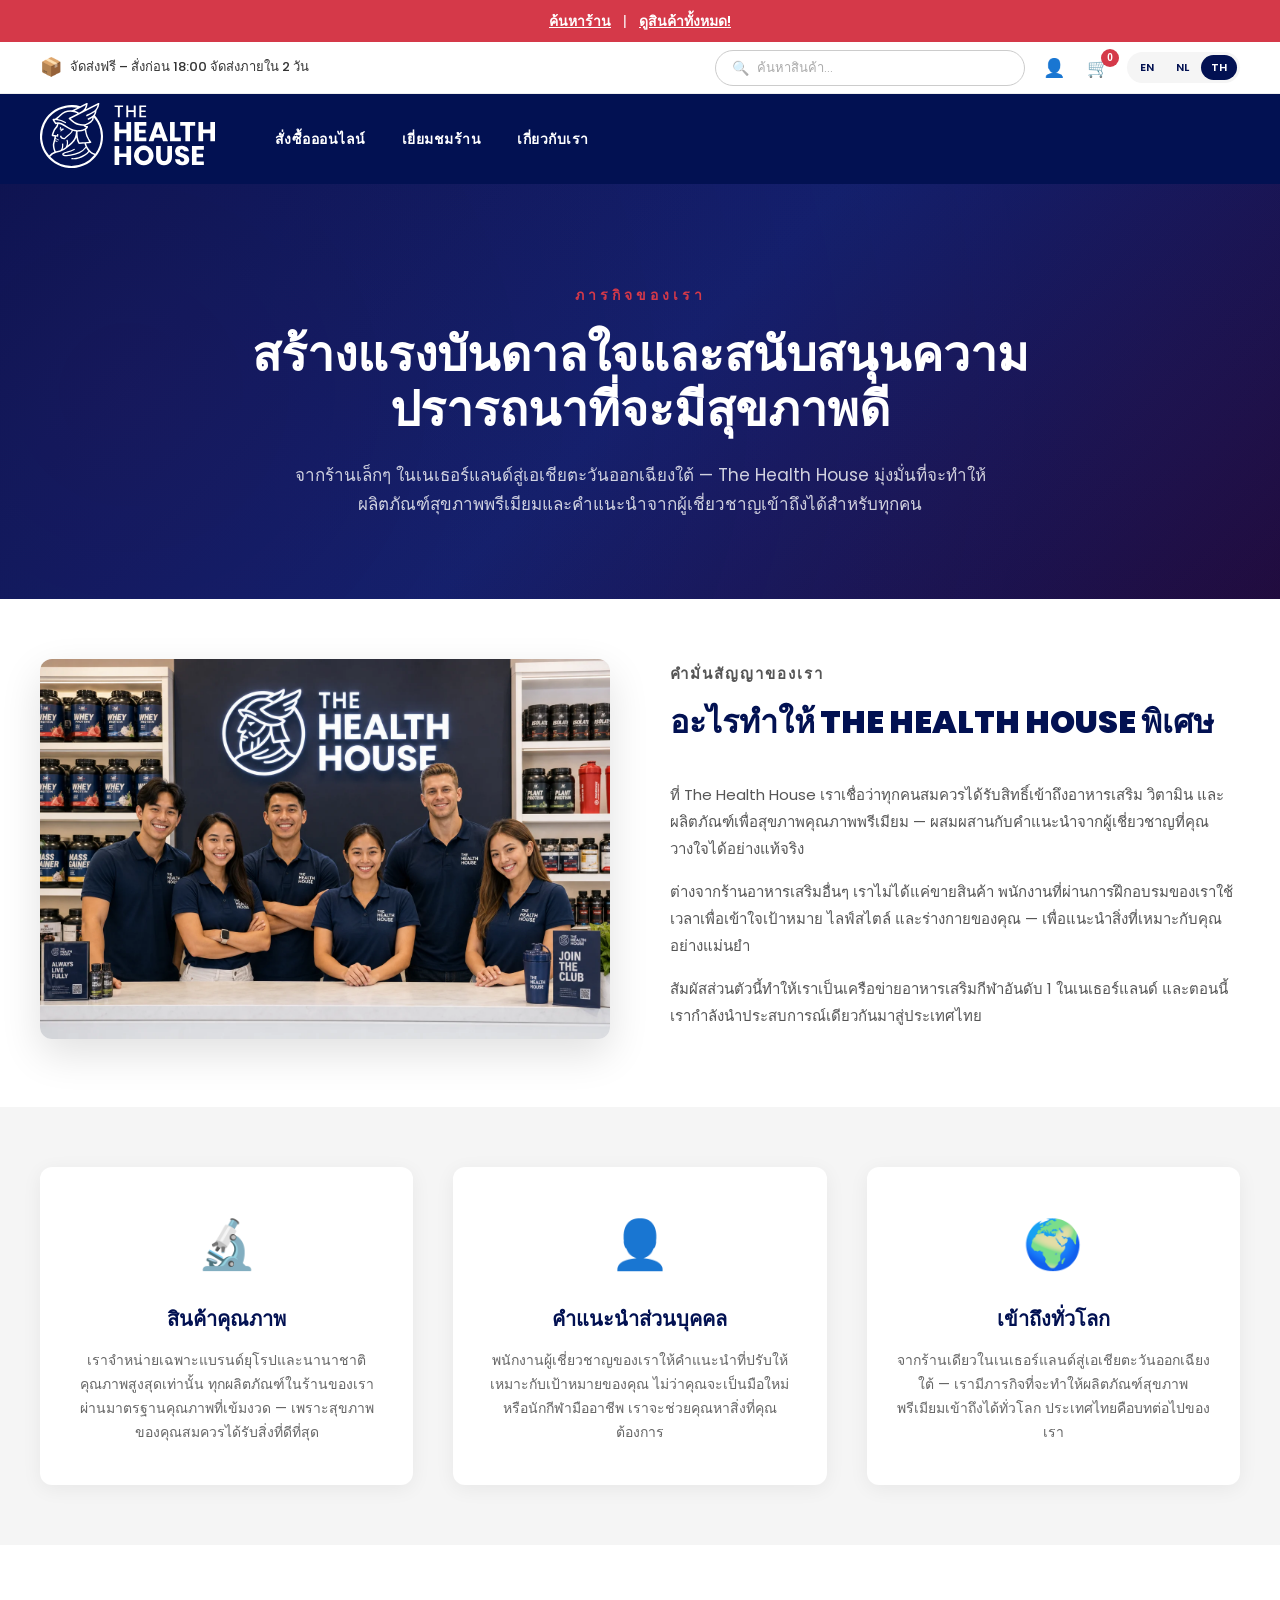
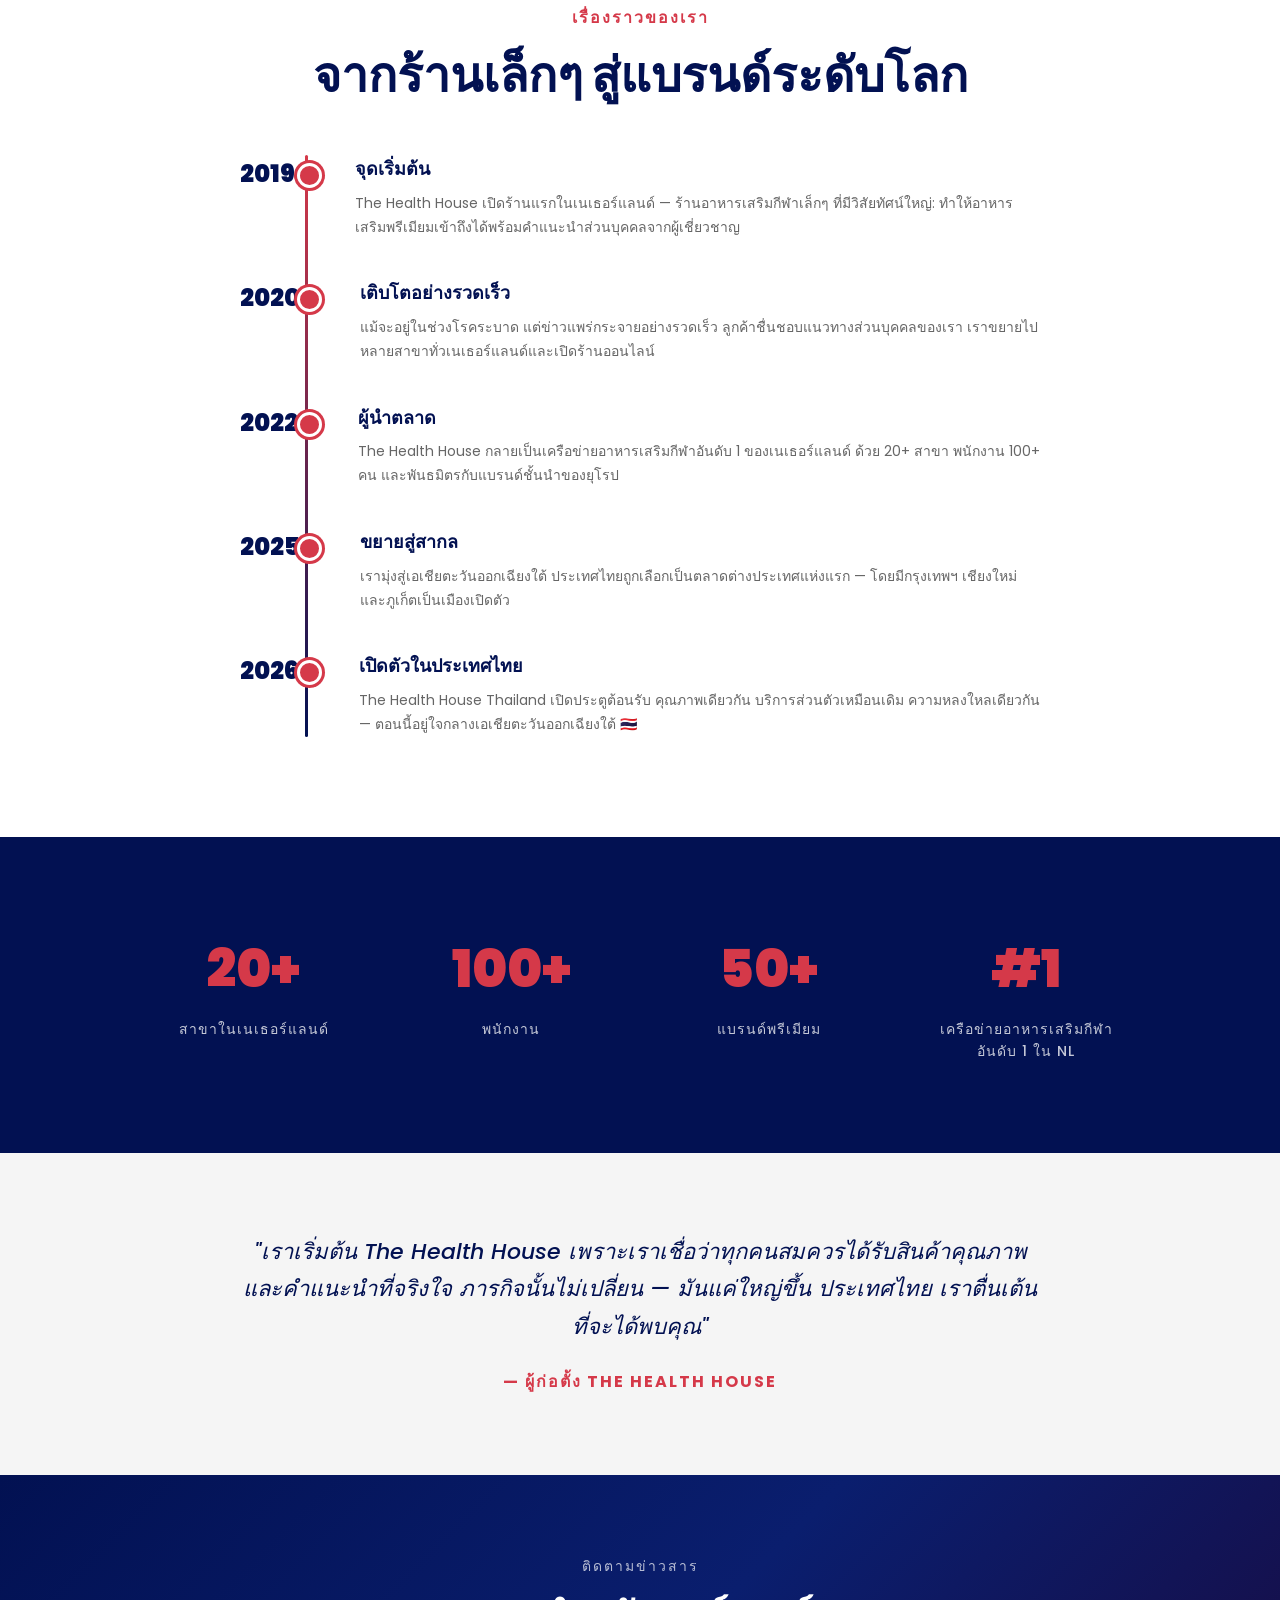
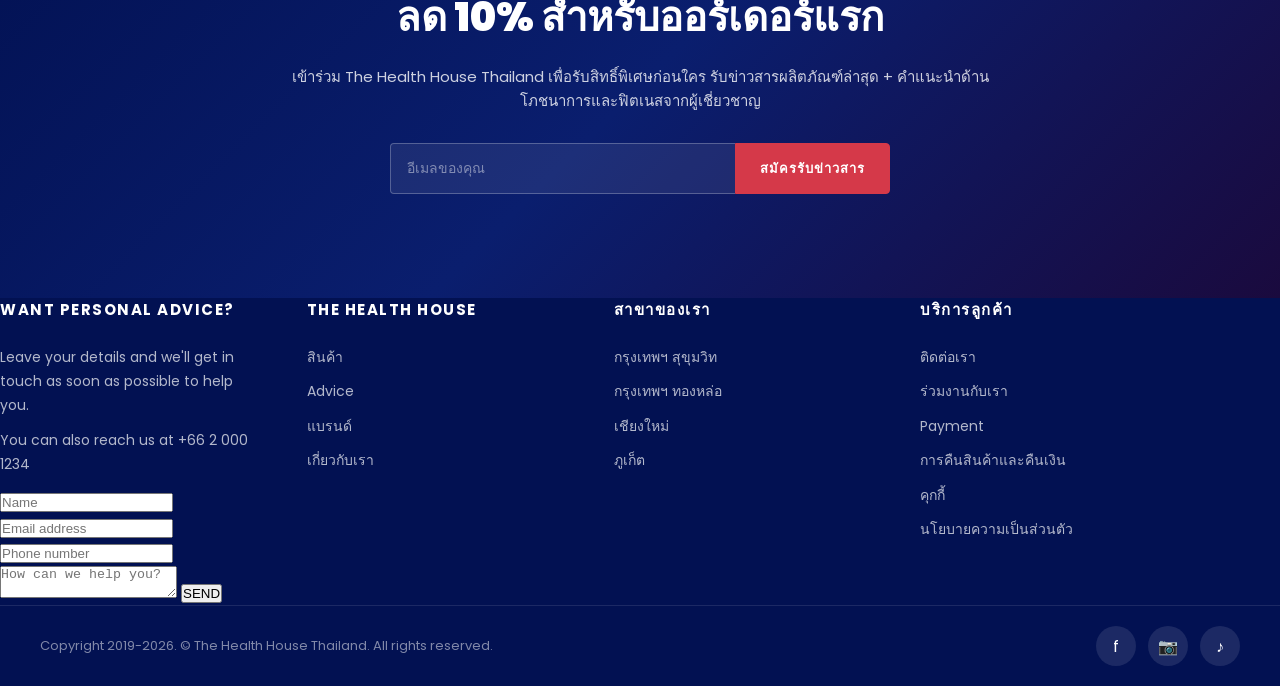
==== about.html @ bcbe236f "Initial commit: THH Thailand whitelabel site - index.html (homepage with hero, GNC-style footer) - a" ====
<!DOCTYPE html>
<html lang="en">
<head>
  <meta charset="UTF-8">
  <meta name="viewport" content="width=device-width, initial-scale=1.0">
  <title>About Us — The Health House Thailand</title>
  <link rel="stylesheet" href="styles.css">
</head>
<body>

  <!-- ===== LAYER 1: ANNOUNCEMENT BAR (RED) ===== -->
  <div class="announcement-bar">
    <a href="#locations" data-i18n="annLink1">FIND A STORE</a>
    <span class="divider">|</span>
    <a href="products.html" data-i18n="annLink2">VIEW OUR PRODUCTS!</a>
  </div>

  <!-- ===== LAYER 2: INFO BAR (WHITE) ===== -->
  <div class="info-bar">
    <div class="info-bar-inner">
      <div class="info-bar-left">
        <span class="icon">📦</span>
        <span data-i18n="shippingInfo">Free shipping – Order before 18:00, delivered within 2 days</span>
      </div>
      <div class="info-bar-right">
        <div class="search-box">
          <span class="search-icon">🔍</span>
          <input type="text" data-i18n-placeholder="searchPlaceholder" placeholder="Search products...">
        </div>
        <button class="icon-btn">👤</button>
        <button class="icon-btn cart-btn">🛒<span class="cart-badge">0</span></button>
        <div class="lang-switcher">
          <button onclick="setLang('en')" id="btn-en">EN</button>
          <button onclick="setLang('nl')" id="btn-nl">NL</button>
          <button onclick="setLang('th')" class="active" id="btn-th">TH</button>
        </div>
      </div>
    </div>
  </div>

  <!-- ===== LAYER 3: MAIN NAV (NAVY) ===== -->
  <header class="site-header">
    <div class="header-inner">
      <a href="index.html" class="header-logo">
        <img src="assets/tth-logo.svg" alt="The Health House">
      </a>
      <nav class="header-nav">
        <a href="products.html" data-i18n="navProducts">PRODUCTS</a>
        <a href="index.html#locations" data-i18n="navLocations">VISIT A STORE</a>
        <a href="about.html" data-i18n="navAbout">ABOUT US</a>
      </nav>
    </div>
  </header>

  <!-- ===== ABOUT HERO ===== -->
  <section class="about-hero">
    <div class="about-hero-inner">
      <p class="about-hero-sub" data-i18n="aboutHeroSub">OUR MISSION</p>
      <h1 data-i18n="aboutHeroTitle">MOTIVATE & SUPPORT YOUR DESIRE TO LIVE WELL</h1>
      <p class="about-hero-desc" data-i18n="aboutHeroDesc">From a small store in the Netherlands to Southeast Asia — The Health House is dedicated to making premium health products and expert advice accessible to everyone.</p>
    </div>
  </section>

  <!-- ===== OUR PROMISE SECTION ===== -->
  <section class="about-promise section">
    <div class="section-inner">
      <div class="about-promise-grid">
        <div class="about-promise-image">
          <img src="assets/about-team.webp" alt="The Health House Team">
        </div>
        <div class="about-promise-content">
          <p class="section-subtitle" data-i18n="aboutPromiseSub">Our Promise</p>
          <h2 class="section-title about-promise-title" data-i18n="aboutPromiseTitle">WHAT MAKES THE HEALTH HOUSE SPECIAL</h2>
          <p data-i18n="aboutPromiseP1">At The Health House, we believe that everyone deserves access to premium quality supplements, vitamins, and healthy products — combined with expert advice you can truly trust.</p>
          <p data-i18n="aboutPromiseP2">Unlike other supplement stores, we don't just sell products. Our trained staff takes the time to understand your goals, your lifestyle, and your body — so we can recommend exactly what works for you.</p>
          <p data-i18n="aboutPromiseP3">That personal touch is what made us the #1 sports nutrition chain in the Netherlands. And now, we're bringing that same experience to Thailand.</p>
        </div>
      </div>
    </div>
  </section>

  <!-- ===== THREE PILLARS ===== -->
  <section class="about-pillars section">
    <div class="section-inner">
      <div class="pillars-grid">
        <div class="pillar-card">
          <div class="pillar-icon">🔬</div>
          <h3 data-i18n="pillarQualityTitle">Quality Products</h3>
          <p data-i18n="pillarQualityText">We carry only the highest-quality European and international brands. Every product in our store meets strict quality standards — because your health deserves nothing less.</p>
        </div>
        <div class="pillar-card">
          <div class="pillar-icon">👤</div>
          <h3 data-i18n="pillarAdviceTitle">Personal Advice</h3>
          <p data-i18n="pillarAdviceText">Our expert staff provides tailored recommendations based on your individual goals. Whether you're a beginner or a pro athlete, we'll help you find exactly what you need.</p>
        </div>
        <div class="pillar-card">
          <div class="pillar-icon">🌍</div>
          <h3 data-i18n="pillarGlobalTitle">Global Reach</h3>
          <p data-i18n="pillarGlobalText">From a single store in the Netherlands to Southeast Asia — we're on a mission to make premium health products accessible worldwide. Thailand is our next chapter.</p>
        </div>
      </div>
    </div>
  </section>

  <!-- ===== OUR STORY / TIMELINE ===== -->
  <section class="about-story section">
    <div class="section-inner">
      <p class="section-subtitle" data-i18n="aboutStorySub">Our Story</p>
      <h2 class="section-title" data-i18n="aboutStoryTitle">FROM A CORNER STORE TO A POWERHOUSE</h2>
      <div class="timeline">
        <div class="timeline-item">
          <div class="timeline-year">2019</div>
          <div class="timeline-content">
            <h4 data-i18n="timeline2019Title">The Beginning</h4>
            <p data-i18n="timeline2019Text">The Health House opens its first store in the Netherlands — a small sports nutrition shop with a big vision: make premium supplements accessible with personal, expert advice.</p>
          </div>
        </div>
        <div class="timeline-item">
          <div class="timeline-year">2020</div>
          <div class="timeline-content">
            <h4 data-i18n="timeline2020Title">Rapid Growth</h4>
            <p data-i18n="timeline2020Text">Despite the pandemic, word spreads fast. Customers love our personal approach. We expand to multiple locations across the Netherlands and launch our online store.</p>
          </div>
        </div>
        <div class="timeline-item">
          <div class="timeline-year">2022</div>
          <div class="timeline-content">
            <h4 data-i18n="timeline2022Title">Market Leader</h4>
            <p data-i18n="timeline2022Text">The Health House becomes the Netherlands' #1 sports nutrition chain with 20+ stores, 100+ employees, and partnerships with top European brands.</p>
          </div>
        </div>
        <div class="timeline-item">
          <div class="timeline-year">2025</div>
          <div class="timeline-content">
            <h4 data-i18n="timeline2025Title">International Expansion</h4>
            <p data-i18n="timeline2025Text">We set our sights on Southeast Asia. Thailand is chosen as our first international market — with Bangkok, Chiang Mai, and Phuket as launch cities.</p>
          </div>
        </div>
        <div class="timeline-item">
          <div class="timeline-year">2026</div>
          <div class="timeline-content">
            <h4 data-i18n="timeline2026Title">Thailand Launch</h4>
            <p data-i18n="timeline2026Text">The Health House Thailand opens its doors. The same quality, the same personal service, the same passion — now in the heart of Southeast Asia. 🇹🇭</p>
          </div>
        </div>
      </div>
    </div>
  </section>

  <!-- ===== STATS ROW ===== -->
  <section class="about-stats-section">
    <div class="about-stats-inner">
      <div class="stat-card-lg">
        <div class="stat-number">20+</div>
        <div class="stat-label" data-i18n="aboutStat1">Stores in the Netherlands</div>
      </div>
      <div class="stat-card-lg">
        <div class="stat-number">100+</div>
        <div class="stat-label" data-i18n="aboutStat2">Employees</div>
      </div>
      <div class="stat-card-lg">
        <div class="stat-number">50+</div>
        <div class="stat-label" data-i18n="aboutStat3">Premium Brands</div>
      </div>
      <div class="stat-card-lg">
        <div class="stat-number">#1</div>
        <div class="stat-label" data-i18n="aboutStat4">Sports Nutrition Chain in NL</div>
      </div>
    </div>
  </section>

  <!-- ===== LEADERSHIP QUOTE ===== -->
  <section class="about-quote section">
    <div class="section-inner">
      <blockquote class="leadership-quote">
        <p data-i18n="aboutQuoteText">"We started The Health House because we believed everyone deserves access to quality products and honest advice. That mission hasn't changed — it's just gotten bigger. Thailand, we're excited to meet you."</p>
        <cite data-i18n="aboutQuoteCite">— The Health House Founders</cite>
      </blockquote>
    </div>
  </section>

  <!-- ===== NEWSLETTER / 10% OFF SECTION ===== -->
  <section class="newsletter-section">
    <div class="newsletter-inner">
      <p class="sub" data-i18n="nlSub">Stay updated</p>
      <h2 data-i18n="nlTitle">10% OFF YOUR FIRST ORDER</h2>
      <p data-i18n="nlText">Join The Health House Thailand for exclusive access to our launches, the latest products + nutrition and fitness advice from our experts.</p>
      <form class="newsletter-form" onsubmit="event.preventDefault();">
        <input type="email" data-i18n-placeholder="nlPlaceholder" placeholder="Your e-mail address">
        <button type="submit" data-i18n="nlBtn">SUBSCRIBE</button>
      </form>
    </div>
  </section>

  <!-- ===== FOOTER (4-column like original) ===== -->
  <footer class="site-footer" id="contact">
    <div class="footer-inner">
      <div class="footer-col">
        <h3 data-i18n="footerAdviceTitle">Want personal advice?</h3>
        <p data-i18n="footerAdviceText">Leave your details and we'll get in touch as soon as possible to help you.</p>
        <p><span data-i18n="footerPhone">You can also reach us at</span> <a href="tel:+6620001234" class="phone-link">+66 2 000 1234</a></p>
        <form class="footer-form" onsubmit="event.preventDefault();">
          <input type="text" data-i18n-attr="placeholder" data-i18n-key="footerFormName" placeholder="Name">
          <input type="email" data-i18n-attr="placeholder" data-i18n-key="footerFormEmail" placeholder="Email address">
          <input type="tel" data-i18n-attr="placeholder" data-i18n-key="footerFormPhone" placeholder="Phone number">
          <textarea data-i18n-attr="placeholder" data-i18n-key="footerFormMsg" placeholder="How can we help you?"></textarea>
          <button type="submit" data-i18n="footerFormSubmit">SEND</button>
        </form>
      </div>
      <div class="footer-col">
        <h3 data-i18n="footerColTitle">The Health House</h3>
        <ul>
          <li><a href="products.html" data-i18n="footerShop">Products</a></li>
          <li><a href="#contact" data-i18n="footerAdvice">Advice</a></li>
          <li><a href="#" data-i18n="footerBrands">Brands</a></li>
          <li><a href="about.html" data-i18n="footerAbout">About The Health House</a></li>
        </ul>
      </div>
      <div class="footer-col" id="locations">
        <h3 data-i18n="footerLocTitle">Our Locations</h3>
        <ul>
          <li><a href="#" data-i18n="footerLoc1">Bangkok Sukhumvit</a></li>
          <li><a href="#" data-i18n="footerLoc2">Bangkok Thonglor</a></li>
          <li><a href="#" data-i18n="footerLoc3">Chiang Mai</a></li>
          <li><a href="#" data-i18n="footerLoc4">Phuket</a></li>
        </ul>
      </div>
      <div class="footer-col">
        <h3 data-i18n="footerServiceTitle">Customer Service</h3>
        <ul>
          <li><a href="#contact" data-i18n="footerContact">Contact</a></li>
          <li><a href="#" data-i18n="footerJobs">Careers</a></li>
          <li><a href="#" data-i18n="footerPayment">Payment</a></li>
          <li><a href="#" data-i18n="footerReturns">Returns</a></li>
          <li><a href="#" data-i18n="footerCookies">Cookies</a></li>
          <li><a href="#" data-i18n="footerPrivacy">Privacy Policy</a></li>
        </ul>
      </div>
    </div>
    <div class="footer-bottom">
      <div class="footer-bottom-inner">
        <span class="footer-copyright">Copyright 2019-2026. © The Health House Thailand. All rights reserved.</span>
        <div class="footer-social">
          <a href="#" title="Facebook">f</a>
          <a href="#" title="Instagram">📷</a>
          <a href="#" title="TikTok">♪</a>
        </div>
      </div>
    </div>
  </footer>

  <script src="app.js"></script>
</body>
</html>
---- styles.css ----
/* ===== The Health House Thailand — 1:1 match with thehealthhouse.nl ===== */
@import url('https://fonts.googleapis.com/css2?family=Poppins:wght@300;400;500;600;700;800;900&display=swap');

:root {
  --navy: #021152;
  --red: #d53949;
  --white: #ffffff;
  --light-gray: #f5f5f5;
  --text-dark: #333;
  --text-light: #777;
}

* { margin: 0; padding: 0; box-sizing: border-box; }
html { scroll-behavior: smooth; }
body { font-family: 'Poppins', sans-serif; color: var(--text-dark); line-height: 1.6; }
a { text-decoration: none; color: inherit; }
img { max-width: 100%; height: auto; }

/* ===== LAYER 1: ANNOUNCEMENT BAR (RED) ===== */
.announcement-bar {
  background: var(--red);
  color: var(--white);
  font-size: 14px;
  font-weight: 500;
  padding: 10px 0;
  text-align: center;
  text-transform: uppercase;
}
.announcement-bar a {
  color: var(--white);
  font-weight: 600;
  text-decoration: underline;
}
.announcement-bar a:hover { opacity: 0.85; }
.announcement-bar .divider {
  margin: 0 8px;
  opacity: 0.8;
}

/* ===== LAYER 2: INFO BAR (WHITE) ===== */
.info-bar {
  background: var(--white);
  border-bottom: 1px solid #eee;
  padding: 0 40px;
  height: 52px;
  display: flex;
  align-items: center;
}
.info-bar-inner {
  max-width: 1400px;
  margin: 0 auto;
  width: 100%;
  display: flex;
  align-items: center;
  justify-content: space-between;
}
.info-bar-left {
  display: flex;
  align-items: center;
  gap: 8px;
  font-size: 13px;
  color: var(--text-dark);
  font-weight: 500;
}
.info-bar-left .icon { font-size: 18px; }
.info-bar-right {
  display: flex;
  align-items: center;
  gap: 14px;
}

/* Search box in info bar */
.search-box {
  display: flex;
  align-items: center;
  border: 1.5px solid #ccc;
  border-radius: 25px;
  padding: 6px 16px;
  gap: 8px;
  min-width: 220px;
}
.search-box .search-icon { font-size: 14px; opacity: 0.5; }
.search-box input {
  border: none;
  outline: none;
  font-family: 'Poppins', sans-serif;
  font-size: 13px;
  color: var(--text-dark);
  width: 100%;
  background: transparent;
}
.search-box input::placeholder { color: #aaa; }

/* Icon buttons in info bar */
.icon-btn {
  background: none;
  border: none;
  font-size: 18px;
  cursor: pointer;
  padding: 4px;
  position: relative;
}
.cart-btn .cart-badge {
  position: absolute;
  top: -4px;
  right: -6px;
  background: var(--red);
  color: var(--white);
  font-size: 10px;
  font-weight: 700;
  width: 18px;
  height: 18px;
  border-radius: 50%;
  display: flex;
  align-items: center;
  justify-content: center;
}

/* Language switcher */
.lang-switcher {
  display: flex;
  gap: 2px;
  background: var(--light-gray);
  border-radius: 20px;
  padding: 3px;
}
.lang-switcher button {
  padding: 4px 10px;
  border: none;
  border-radius: 16px;
  font-size: 11px;
  font-weight: 600;
  font-family: 'Poppins', sans-serif;
  cursor: pointer;
  transition: all 0.3s;
  background: transparent;
  color: var(--navy);
}
.lang-switcher button.active {
  background: var(--navy);
  color: var(--white);
}
.lang-switcher button:hover:not(.active) { background: #e0e0e0; }

/* ===== LAYER 3: MAIN NAV (NAVY) ===== */
.site-header {
  background: var(--navy);
  padding: 0 40px;
  display: flex;
  align-items: center;
  justify-content: center;
  position: sticky;
  top: 0;
  z-index: 1000;
  height: 90px;
}
.site-header .header-inner {
  max-width: 1400px;
  margin: 0 auto;
  width: 100%;
  display: flex;
  align-items: center;
  gap: 60px;
}
.header-logo img {
  height: 65px;
  filter: brightness(0) invert(1);
}
.header-nav {
  display: flex;
  gap: 36px;
  align-items: center;
}
.header-nav a {
  font-size: 14px;
  font-weight: 600;
  text-transform: uppercase;
  color: var(--white);
  letter-spacing: 0.5px;
  transition: color 0.3s;
  position: relative;
  white-space: nowrap;
}
.header-nav a:hover { color: var(--red); }
.header-nav a::after {
  content: '';
  position: absolute;
  bottom: -4px;
  left: 0;
  width: 0;
  height: 2px;
  background: var(--red);
  transition: width 0.3s;
}
.header-nav a:hover::after { width: 100%; }

/* ===== HERO SECTION (exact match THH.nl) ===== */
.page-hero {
  position: relative;
  background: var(--navy);
  overflow: visible;
  padding: 0;
}
/* Subtle background pattern overlay */
.page-hero::after {
  content: '';
  position: absolute;
  inset: 0;
  background-image: url('assets/bg-pat-01.svg');
  background-size: cover;
  background-repeat: no-repeat;
  opacity: 0.5;
  z-index: 0;
  pointer-events: none;
}

/* Title — absolutely positioned over the image */
.hero-title {
  position: absolute;
  bottom: 40px;
  left: 30px;
  z-index: 10;
  width: 55%;
  color: var(--white);
}
.hero-title .title-sub {
  display: block;
  font-size: 15px;
  font-weight: 500;
  text-transform: uppercase;
  letter-spacing: 2px;
  margin-bottom: 12px;
}
.hero-title h1 {
  font-family: 'Open Sans', sans-serif;
  font-size: 72px;
  font-weight: 800;
  line-height: 82px;
  text-transform: uppercase;
  color: var(--white);
  margin: 0;
}
/* "PERSONAL" / "PERSOONLIJK" — outline text effect */
.hero-title h1 span {
  color: transparent;
  -webkit-text-stroke: 2px var(--white);
  -webkit-text-fill-color: transparent;
}

/* Hero inner — image left + content right */
.hero-inner {
  position: relative;
  z-index: 1;
  display: flex;
  margin: 0 0 0 100px;
}

/* Hero image — gym photo */
.hero-image {
  flex: 0 0 65%;
  min-height: 560px;
  background-size: cover;
  background-position: center center;
  position: relative;
}
/* Diagonal red lines overlay on image */
.hero-image::after {
  content: '';
  position: absolute;
  inset: 0;
  right: -80px;
  background-image: url('assets/hero-img-overlay.svg');
  background-size: contain;
  background-repeat: no-repeat;
  z-index: 1;
  pointer-events: none;
}

/* Hero content — navy panel with product */
.hero-content {
  flex: 1;
  background: var(--navy);
  display: flex;
  flex-direction: column;
  align-items: center;
  justify-content: center;
  padding: 75px 30px 40px;
  text-align: center;
  color: var(--white);
  position: relative;
  z-index: 2;
}
.hero-panel-img {
  width: 260px;
  max-width: 90%;
  height: auto;
  margin-bottom: 24px;
  filter: drop-shadow(0 8px 24px rgba(0,0,0,0.3));
}
.hero-content .inner-title {
  display: block;
  font-size: 30px;
  font-weight: 800;
  text-transform: uppercase;
  margin-bottom: 10px;
  color: var(--white);
}
.hero-content p {
  font-size: 15px;
  color: rgba(255,255,255,0.75);
  margin-bottom: 28px;
  line-height: 1.5;
}
/* Hero outlined button — white on navy bg */
.btn-outline-hero {
  display: inline-block;
  padding: 16px 44px;
  background: transparent;
  color: var(--white);
  font-size: 13px;
  font-weight: 700;
  text-transform: uppercase;
  border: 2px solid var(--white);
  border-radius: 0;
  cursor: pointer;
  transition: all 0.3s;
  letter-spacing: 1.5px;
}
.btn-outline-hero:hover { background: var(--white); color: var(--navy); }

/* General primary button */
.btn-primary {
  display: inline-block;
  padding: 16px 40px;
  background: var(--white);
  color: var(--navy);
  font-size: 14px;
  font-weight: 700;
  text-transform: uppercase;
  border: none;
  cursor: pointer;
  transition: all 0.3s;
  letter-spacing: 1px;
}
.btn-primary:hover { background: var(--red); color: var(--white); }

/* ===== SECTION TITLES (matches "POPULAIR" / "BEST SELLER") ===== */
.section { padding: 60px 40px; }
.section-inner { max-width: 1400px; margin: 0 auto; }
.section-subtitle {
  text-align: center;
  font-size: 16px;
  font-weight: 600;
  color: var(--red);
  text-transform: uppercase;
  letter-spacing: 2px;
  margin-bottom: 8px;
}
.section-title {
  text-align: center;
  font-size: 48px;
  font-weight: 900;
  color: var(--navy);
  text-transform: uppercase;
  margin-bottom: 40px;
}

/* ===== PRODUCT GRID (5 columns like original) ===== */
.product-grid {
  display: grid;
  grid-template-columns: repeat(5, 1fr);
  gap: 24px;
  margin-bottom: 40px;
}
.product-card {
  position: relative;
  text-align: left;
}
.product-card .badge {
  position: absolute;
  top: 10px;
  left: 10px;
  background: var(--red);
  color: var(--white);
  font-size: 11px;
  font-weight: 700;
  padding: 4px 10px;
  border-radius: 3px;
  text-transform: uppercase;
  z-index: 2;
}
.product-card .badge.coming-soon {
  background: var(--navy);
}
.product-card-img {
  width: 100%;
  aspect-ratio: 1;
  object-fit: contain;
  background: var(--white);
  margin-bottom: 12px;
}
.product-card .brand {
  font-size: 13px;
  font-weight: 500;
  color: var(--red);
  margin-bottom: 4px;
}
.product-card .name {
  font-size: 15px;
  font-weight: 700;
  color: var(--navy);
  line-height: 1.3;
  margin-bottom: 8px;
}
.product-card .price {
  font-size: 18px;
  font-weight: 700;
  color: var(--navy);
}
.product-card .price .old {
  text-decoration: line-through;
  color: var(--text-light);
  font-weight: 400;
  margin-right: 8px;
}
.product-card .coming-soon-text {
  font-size: 14px;
  font-weight: 600;
  color: var(--red);
}

/* View more button (outlined, centered) */
.btn-outline {
  display: block;
  width: fit-content;
  margin: 0 auto;
  padding: 16px 40px;
  border: 2px solid var(--navy);
  background: transparent;
  color: var(--navy);
  font-size: 14px;
  font-weight: 700;
  text-transform: uppercase;
  letter-spacing: 1px;
  cursor: pointer;
  transition: all 0.3s;
  font-family: 'Poppins', sans-serif;
}
.btn-outline:hover {
  background: var(--navy);
  color: var(--white);
}

/* ===== NEWSLETTER / 10% KORTING SECTION ===== */
.newsletter-section {
  background: linear-gradient(135deg, var(--navy) 0%, #0a1e6e 50%, #1a0a3e 100%);
  padding: 80px 40px;
  text-align: center;
  color: var(--white);
}
.newsletter-inner {
  max-width: 700px;
  margin: 0 auto;
}
.newsletter-section .sub {
  font-size: 14px;
  text-transform: uppercase;
  letter-spacing: 2px;
  color: rgba(255,255,255,0.7);
  margin-bottom: 8px;
}
.newsletter-section h2 {
  font-size: 40px;
  font-weight: 900;
  text-transform: uppercase;
  margin-bottom: 16px;
}
.newsletter-section p {
  font-size: 15px;
  color: rgba(255,255,255,0.8);
  margin-bottom: 30px;
  line-height: 1.6;
}
.newsletter-form {
  display: flex;
  gap: 0;
  max-width: 500px;
  margin: 0 auto;
}
.newsletter-form input {
  flex: 1;
  padding: 16px 20px;
  border: none;
  font-family: 'Poppins', sans-serif;
  font-size: 14px;
  border-radius: 0;
}
.newsletter-form button {
  padding: 16px 30px;
  background: var(--red);
  color: var(--white);
  border: none;
  font-family: 'Poppins', sans-serif;
  font-size: 14px;
  font-weight: 700;
  text-transform: uppercase;
  cursor: pointer;
  transition: background 0.3s;
}
.newsletter-form button:hover { background: #c02d3d; }

/* ===== CATEGORIES GRID (2-column with images) ===== */
.categories-grid {
  display: grid;
  grid-template-columns: repeat(4, 1fr);
  gap: 20px;
}
.category-card {
  position: relative;
  border-radius: 8px;
  overflow: hidden;
  aspect-ratio: 1;
}
.category-card img {
  width: 100%;
  height: 100%;
  object-fit: cover;
  transition: transform 0.5s;
}
.category-card:hover img { transform: scale(1.05); }
.category-card .overlay {
  position: absolute;
  bottom: 0;
  left: 0;
  right: 0;
  padding: 20px;
  background: linear-gradient(transparent, rgba(0,0,0,0.7));
  color: var(--white);
}
.category-card .overlay h3 {
  font-size: 18px;
  font-weight: 700;
  margin-bottom: 8px;
}
.category-card .overlay .shop-link {
  font-size: 13px;
  font-weight: 600;
  color: var(--white);
  text-decoration: underline;
  text-transform: uppercase;
}

/* ===== BOXING SECTION (matches "BEN JIJ OOK ZO'N VECHTER?") ===== */
.boxing-section {
  padding: 60px 40px;
  background: var(--white);
}

/* ===== PRE-FOOTER CTA BANNER ===== */
.prefooter-cta {
  background: var(--light-gray);
  padding: 0;
  border-top: 1px solid #e0e0e0;
  border-bottom: 1px solid #e0e0e0;
}
.prefooter-inner {
  max-width: 1400px;
  margin: 0 auto;
  display: grid;
  grid-template-columns: 1fr auto 1fr;
  align-items: center;
}
.prefooter-card {
  text-align: center;
  padding: 50px 40px;
}
.prefooter-icon {
  font-size: 36px;
  margin-bottom: 12px;
}
.prefooter-card h3 {
  font-size: 22px;
  font-weight: 800;
  color: var(--navy);
  text-transform: uppercase;
  margin-bottom: 10px;
}
.prefooter-card p {
  font-size: 14px;
  color: #666;
  line-height: 1.6;
  margin-bottom: 20px;
  max-width: 340px;
  margin-left: auto;
  margin-right: auto;
}
.prefooter-btn {
  display: inline-block;
  padding: 12px 32px;
  border: 2px solid var(--navy);
  color: var(--navy);
  font-family: 'Poppins', sans-serif;
  font-size: 13px;
  font-weight: 700;
  text-transform: uppercase;
  letter-spacing: 1px;
  transition: all 0.3s;
  text-decoration: none;
}
.prefooter-btn:hover {
  background: var(--navy);
  color: var(--white);
}
.prefooter-divider {
  width: 1px;
  height: 120px;
  background: #d0d0d0;
}

/* ===== FOOTER (Modern, GNC-inspired) ===== */
.site-footer {
  background: var(--navy);
  color: var(--white);
  padding: 0;
}
.footer-main {
  padding: 60px 40px 40px;
}
.footer-inner {
  max-width: 1400px;
  margin: 0 auto;
  display: grid;
  grid-template-columns: 1fr 1fr 1fr 1.4fr;
  gap: 50px;
}
.footer-col h3 {
  font-size: 15px;
  font-weight: 700;
  margin-bottom: 24px;
  text-transform: uppercase;
  letter-spacing: 1.5px;
  color: var(--white);
}
.footer-col p {
  font-size: 14px;
  color: rgba(255,255,255,0.7);
  line-height: 1.7;
  margin-bottom: 12px;
}
.footer-col a {
  color: rgba(255,255,255,0.7);
  transition: color 0.3s;
  text-decoration: none;
}
.footer-col a:hover { color: var(--red); }
.footer-col ul {
  list-style: none;
  padding: 0;
  margin: 0;
}
.footer-col ul li {
  margin-bottom: 12px;
  font-size: 14px;
}
.footer-col ul li a {
  color: rgba(255,255,255,0.7);
  position: relative;
  padding-left: 0;
  transition: color 0.3s, padding-left 0.3s;
}
.footer-col ul li a:hover {
  color: var(--white);
  padding-left: 6px;
}

/* Newsletter in footer */
.footer-newsletter {
  background: rgba(255,255,255,0.06);
  padding: 30px;
  border-radius: 8px;
  margin: -10px 0;
}
.footer-newsletter h3 {
  font-size: 18px;
  font-weight: 800;
  letter-spacing: 2px;
}
.newsletter-form {
  display: flex;
  gap: 0;
  margin-top: 16px;
  margin-bottom: 24px;
}
.newsletter-form input {
  flex: 1;
  padding: 14px 16px;
  border: 1px solid rgba(255,255,255,0.25);
  border-right: none;
  background: rgba(255,255,255,0.08);
  color: var(--white);
  font-family: 'Poppins', sans-serif;
  font-size: 14px;
  border-radius: 4px 0 0 4px;
  outline: none;
  transition: border-color 0.3s;
}
.newsletter-form input:focus {
  border-color: var(--red);
}
.newsletter-form input::placeholder {
  color: rgba(255,255,255,0.45);
}
.newsletter-form button {
  padding: 14px 24px;
  background: var(--red);
  color: var(--white);
  border: 1px solid var(--red);
  font-family: 'Poppins', sans-serif;
  font-size: 13px;
  font-weight: 700;
  text-transform: uppercase;
  letter-spacing: 1px;
  cursor: pointer;
  border-radius: 0 4px 4px 0;
  transition: background 0.3s;
  white-space: nowrap;
}
.newsletter-form button:hover {
  background: #c02d3d;
}

/* Social icons */
.footer-social {
  display: flex;
  gap: 12px;
}
.footer-social a {
  width: 40px;
  height: 40px;
  border-radius: 50%;
  background: rgba(255,255,255,0.1);
  display: flex;
  align-items: center;
  justify-content: center;
  color: var(--white);
  transition: background 0.3s, transform 0.3s;
}
.footer-social a svg {
  width: 18px;
  height: 18px;
}
.footer-social a:hover {
  background: var(--red);
  transform: translateY(-2px);
  color: var(--white);
}

/* Footer bottom */
.footer-bottom {
  border-top: 1px solid rgba(255,255,255,0.1);
  padding: 20px 40px;
}
.footer-bottom-inner {
  max-width: 1400px;
  margin: 0 auto;
  width: 100%;
  display: flex;
  align-items: center;
  justify-content: space-between;
}
.footer-copyright {
  font-size: 13px;
  color: rgba(255,255,255,0.5);
}
.footer-legal {
  display: flex;
  gap: 8px;
  align-items: center;
}
.footer-legal a {
  font-size: 12px;
  color: rgba(255,255,255,0.5);
  text-decoration: none;
  transition: color 0.3s;
}
.footer-legal a:hover { color: var(--white); }
.footer-sep {
  color: rgba(255,255,255,0.25);
  font-size: 12px;
}

/* ===== ABOUT US SECTION ===== */
.about-section {
  padding: 80px 40px;
  background: var(--white);
}
.about-inner {
  max-width: 1200px;
  margin: 0 auto;
}
.about-grid {
  display: grid;
  grid-template-columns: 1fr 1fr;
  gap: 60px;
  align-items: stretch;
  margin-bottom: 60px;
}
.about-label {
  display: flex;
  justify-content: center;
  align-items: stretch;
}
.about-label img {
  width: 100%;
  max-width: 100%;
  height: 100%;
  object-fit: cover;
  border-radius: 12px;
  filter: drop-shadow(0 10px 30px rgba(0,0,0,0.15));
}
.about-content .section-subtitle {
  color: var(--red);
  font-size: 14px;
  font-weight: 600;
  text-transform: uppercase;
  letter-spacing: 2px;
  margin-bottom: 12px;
}
.about-content .section-title {
  color: var(--navy);
  font-size: 32px;
  font-weight: 800;
  margin-bottom: 30px;
  line-height: 1.2;
}
.about-text {
  margin: 0;
}
.about-text p {
  color: #444;
  font-size: 15px;
  line-height: 1.8;
  margin-bottom: 16px;
}
.about-text p:last-child {
  font-size: 17px;
  font-weight: 600;
  color: var(--navy);
}
.about-stats {
  display: grid;
  grid-template-columns: repeat(4, 1fr);
  gap: 30px;
  max-width: 900px;
  margin: 0 auto;
}
.stat-card {
  text-align: center;
  background: var(--navy);
  color: var(--white);
  border-radius: 12px;
  padding: 30px 20px;
}
.stat-number {
  font-size: 42px;
  font-weight: 900;
  color: var(--red);
  margin-bottom: 8px;
}
.stat-label {
  font-size: 14px;
  font-weight: 500;
  text-transform: uppercase;
  letter-spacing: 1px;
  opacity: 0.9;
}

/* ===== RESPONSIVE ===== */
@media (max-width: 1024px) {
  .product-grid { grid-template-columns: repeat(3, 1fr); }
  .categories-grid { grid-template-columns: repeat(2, 1fr); }
  .hero-inner { flex-direction: column; margin-left: 0; }
  .hero-image { min-height: 400px; }
  .hero-title { width: 70%; bottom: auto; top: 50%; transform: translateY(-50%); }
  .hero-title h1 { font-size: 52px; line-height: 58px; }
  .hero-content { padding: 40px 30px; }
  .footer-inner { grid-template-columns: repeat(2, 1fr); }
  .prefooter-inner { grid-template-columns: 1fr; }
  .prefooter-divider { width: 80%; height: 1px; margin: 0 auto; }
  .prefooter-card { padding: 30px 40px; }
  .about-stats { grid-template-columns: repeat(2, 1fr); }
  .about-grid { grid-template-columns: 1fr; }
  .about-content .section-title { font-size: 28px; }
}
@media (max-width: 768px) {
  .product-grid { grid-template-columns: repeat(2, 1fr); }
  .categories-grid { grid-template-columns: 1fr; }
  .header-nav { display: none; }
  .info-bar { padding: 0 16px; }
  .site-header { padding: 10px 16px; }
  .section { padding: 40px 16px; }
  .hero-title { width: 85%; left: 16px; }
  .hero-title h1 { font-size: 36px; line-height: 42px; }
  .section-title { font-size: 32px; }
  .footer-main { padding: 40px 20px 30px; }
  .footer-inner { grid-template-columns: 1fr; gap: 30px; }
  .footer-newsletter { margin: 0; }
  .footer-bottom { padding: 16px 20px; }
  .footer-bottom-inner { flex-direction: column; gap: 12px; text-align: center; }
  .footer-legal { flex-wrap: wrap; justify-content: center; }
  .about-hero h1 { font-size: 28px; }
  .about-hero-desc { font-size: 14px; }
  .about-promise-grid { grid-template-columns: 1fr; }
  .pillars-grid { grid-template-columns: 1fr; }
  .timeline-item { flex-direction: column; gap: 8px; }
  .timeline-year { min-width: auto; text-align: left; }
  .about-stats-inner { grid-template-columns: repeat(2, 1fr); }
  .category-filter-inner { flex-wrap: wrap; justify-content: center; }
  .products-banner h1 { font-size: 24px; }
}

/* ===== ABOUT PAGE HERO ===== */
.about-hero {
  background: linear-gradient(135deg, var(--navy) 0%, #0a1e6e 50%, #1a0a3e 100%);
  padding: 100px 40px 80px;
  text-align: center;
  color: var(--white);
  position: relative;
  overflow: hidden;
}
.about-hero::before {
  content: '';
  position: absolute;
  top: -50%;
  left: -50%;
  width: 200%;
  height: 200%;
  background: radial-gradient(circle at 30% 50%, rgba(213, 57, 73, 0.08) 0%, transparent 50%),
              radial-gradient(circle at 70% 50%, rgba(213, 57, 73, 0.05) 0%, transparent 50%);
  pointer-events: none;
}
.about-hero-inner {
  max-width: 900px;
  margin: 0 auto;
  position: relative;
  z-index: 1;
}
.about-hero-sub {
  font-size: 14px;
  font-weight: 600;
  text-transform: uppercase;
  letter-spacing: 4px;
  color: var(--red);
  margin-bottom: 20px;
}
.about-hero h1 {
  font-size: 48px;
  font-weight: 900;
  text-transform: uppercase;
  line-height: 1.15;
  margin-bottom: 24px;
  color: var(--white);
}
.about-hero-desc {
  font-size: 17px;
  color: rgba(255,255,255,0.8);
  line-height: 1.7;
  max-width: 700px;
  margin: 0 auto;
}

/* ===== ABOUT PROMISE SECTION ===== */
.about-promise {
  background: var(--white);
}
.about-promise-grid {
  display: grid;
  grid-template-columns: 1fr 1fr;
  gap: 60px;
  align-items: center;
}
.about-promise-image img {
  width: 100%;
  border-radius: 12px;
  box-shadow: 0 15px 40px rgba(0,0,0,0.12);
}
.about-promise-content .section-subtitle {
  text-align: left;
}
.about-promise-title {
  text-align: left !important;
  font-size: 32px !important;
  line-height: 1.2;
}
.about-promise-content p {
  color: #555;
  font-size: 15px;
  line-height: 1.8;
  margin-bottom: 16px;
}

/* ===== THREE PILLARS ===== */
.about-pillars {
  background: var(--light-gray);
}
.pillars-grid {
  display: grid;
  grid-template-columns: repeat(3, 1fr);
  gap: 40px;
}
.pillar-card {
  background: var(--white);
  padding: 40px 30px;
  border-radius: 12px;
  text-align: center;
  box-shadow: 0 4px 20px rgba(0,0,0,0.06);
  transition: transform 0.3s, box-shadow 0.3s;
}
.pillar-card:hover {
  transform: translateY(-6px);
  box-shadow: 0 12px 40px rgba(0,0,0,0.1);
}
.pillar-icon {
  font-size: 48px;
  margin-bottom: 20px;
}
.pillar-card h3 {
  font-size: 20px;
  font-weight: 800;
  color: var(--navy);
  text-transform: uppercase;
  margin-bottom: 14px;
}
.pillar-card p {
  font-size: 14px;
  color: #666;
  line-height: 1.7;
}

/* ===== TIMELINE / OUR STORY ===== */
.about-story {
  background: var(--white);
}
.timeline {
  max-width: 800px;
  margin: 0 auto;
  position: relative;
  padding-left: 0;
}
.timeline::before {
  content: '';
  position: absolute;
  left: 65px;
  top: 0;
  bottom: 0;
  width: 3px;
  background: linear-gradient(to bottom, var(--red), var(--navy));
  border-radius: 2px;
}
.timeline-item {
  display: flex;
  gap: 30px;
  margin-bottom: 40px;
  position: relative;
  align-items: flex-start;
}
.timeline-item::before {
  content: '';
  position: absolute;
  left: 57px;
  top: 8px;
  width: 19px;
  height: 19px;
  background: var(--red);
  border-radius: 50%;
  border: 3px solid var(--white);
  box-shadow: 0 0 0 3px var(--red);
  z-index: 1;
}
.timeline-year {
  min-width: 50px;
  font-size: 24px;
  font-weight: 900;
  color: var(--navy);
  text-align: right;
}
.timeline-content {
  flex: 1;
  padding-left: 30px;
}
.timeline-content h4 {
  font-size: 18px;
  font-weight: 700;
  color: var(--navy);
  margin-bottom: 8px;
}
.timeline-content p {
  font-size: 14px;
  color: #666;
  line-height: 1.7;
}

/* ===== ABOUT STATS SECTION ===== */
.about-stats-section {
  background: var(--navy);
  padding: 60px 40px;
}
.about-stats-inner {
  max-width: 1000px;
  margin: 0 auto;
  display: grid;
  grid-template-columns: repeat(4, 1fr);
  gap: 30px;
}
.stat-card-lg {
  text-align: center;
  padding: 30px 20px;
}
.stat-card-lg .stat-number {
  font-size: 52px;
  font-weight: 900;
  color: var(--red);
  margin-bottom: 8px;
}
.stat-card-lg .stat-label {
  font-size: 14px;
  font-weight: 500;
  text-transform: uppercase;
  letter-spacing: 1px;
  color: rgba(255,255,255,0.85);
}

/* ===== LEADERSHIP QUOTE ===== */
.about-quote {
  background: var(--light-gray);
  padding: 80px 40px;
}
.leadership-quote {
  max-width: 800px;
  margin: 0 auto;
  text-align: center;
}
.leadership-quote p {
  font-size: 22px;
  font-weight: 500;
  color: var(--navy);
  line-height: 1.7;
  font-style: italic;
  margin-bottom: 24px;
}
.leadership-quote cite {
  font-size: 16px;
  font-weight: 700;
  color: var(--red);
  font-style: normal;
  text-transform: uppercase;
  letter-spacing: 2px;
}

/* ===== PRODUCTS PAGE BANNER ===== */
.products-banner {
  background: linear-gradient(135deg, var(--red) 0%, #c02d3d 100%);
  padding: 50px 40px;
  text-align: center;
  color: var(--white);
}
.products-banner-inner {
  max-width: 800px;
  margin: 0 auto;
}
.products-banner h1 {
  font-size: 36px;
  font-weight: 900;
  text-transform: uppercase;
  margin-bottom: 16px;
}
.products-banner p {
  font-size: 16px;
  color: rgba(255,255,255,0.9);
  line-height: 1.6;
}

/* ===== PRODUCTS PAGE STYLES ===== */
.products-section {
  background: var(--light-gray);
  padding-bottom: 80px;
}
.products-header {
  text-align: center;
  margin-bottom: 30px;
}
.products-count {
  font-size: 15px;
  color: var(--text-light);
  margin-top: -20px;
  margin-bottom: 20px;
  text-align: center;
}

/* Category Filter Bar */
.category-filter {
  margin-bottom: 40px;
  overflow-x: auto;
  padding-bottom: 8px;
}
.category-filter-inner {
  display: flex;
  gap: 8px;
  justify-content: center;
  min-width: max-content;
}
.filter-btn {
  padding: 10px 20px;
  border: 2px solid var(--navy);
  background: transparent;
  color: var(--navy);
  font-family: 'Poppins', sans-serif;
  font-size: 13px;
  font-weight: 600;
  text-transform: uppercase;
  cursor: pointer;
  border-radius: 30px;
  transition: all 0.3s;
  white-space: nowrap;
}
.filter-btn:hover {
  background: var(--navy);
  color: var(--white);
}
.filter-btn.active {
  background: var(--navy);
  color: var(--white);
}

/* Product card adjustments for products page */
.products-section .product-grid {
  background: transparent;
}
.products-section .product-card {
  background: var(--white);
  border-radius: 8px;
  padding: 16px;
  box-shadow: 0 2px 12px rgba(0,0,0,0.06);
  transition: transform 0.3s, box-shadow 0.3s;
}
.products-section .product-card:hover {
  transform: translateY(-4px);
  box-shadow: 0 8px 24px rgba(0,0,0,0.1);
}

.products-coming-note {
  text-align: center;
  font-size: 13px;
  color: var(--text-light);
  margin-top: 40px;
  font-style: italic;
}

/* ===== RESPONSIVE (additional for new pages) ===== */
@media (max-width: 1024px) {
  .about-hero h1 { font-size: 36px; }
  .about-promise-grid { grid-template-columns: 1fr; }
  .pillars-grid { grid-template-columns: repeat(2, 1fr); }
  .about-stats-inner { grid-template-columns: repeat(2, 1fr); }
  .timeline::before { left: 65px; }
}
@media (max-width: 768px) {
  .about-hero { padding: 60px 20px 50px; }
  .about-hero h1 { font-size: 28px; }
  .about-hero-desc { font-size: 14px; }
  .pillars-grid { grid-template-columns: 1fr; }
  .timeline::before { display: none; }
  .timeline-item::before { display: none; }
  .timeline-item { flex-direction: column; gap: 8px; padding-left: 0; }
  .timeline-year { min-width: auto; text-align: left; }
  .timeline-content { padding-left: 0; }
  .about-stats-inner { grid-template-columns: repeat(2, 1fr); gap: 16px; }
  .stat-card-lg .stat-number { font-size: 36px; }
  .leadership-quote p { font-size: 18px; }
  .products-banner { padding: 30px 20px; }
  .products-banner h1 { font-size: 24px; }
  .category-filter-inner { justify-content: flex-start; }
  .products-section { padding: 40px 16px; }
}
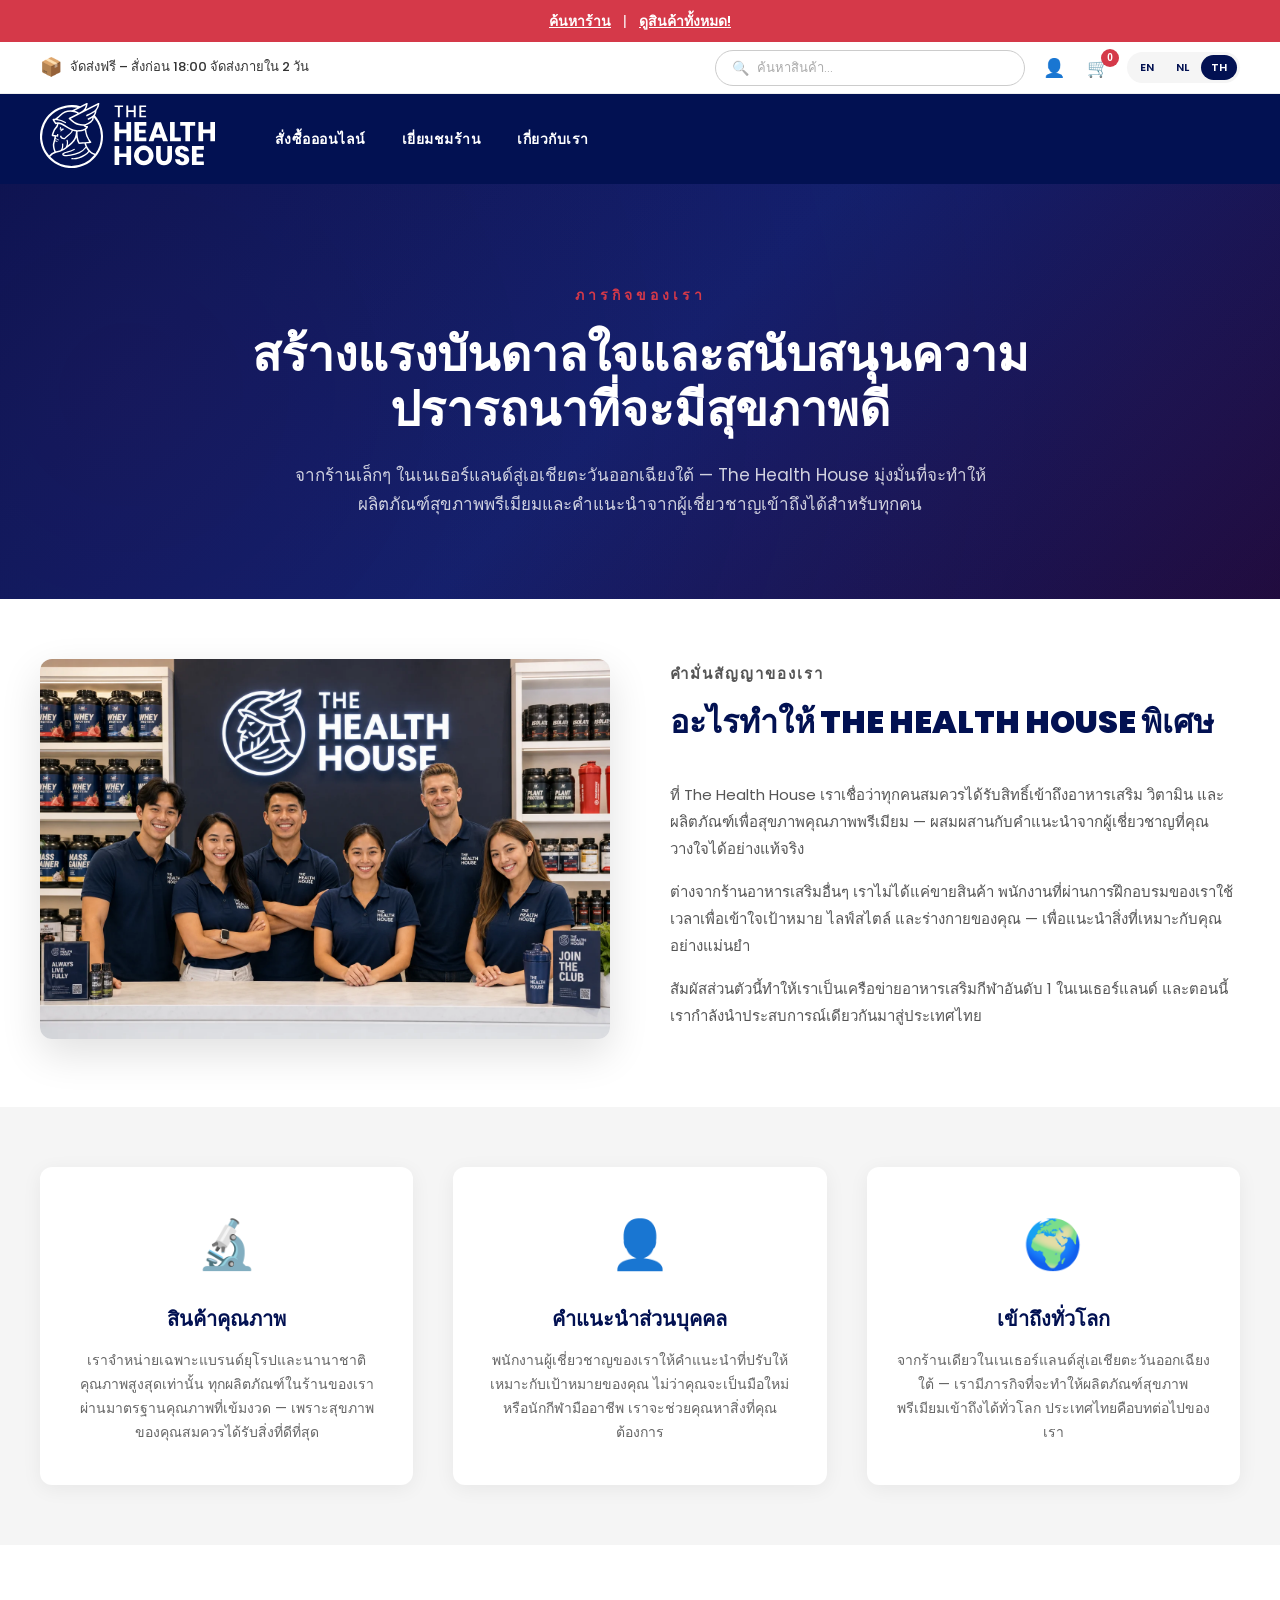
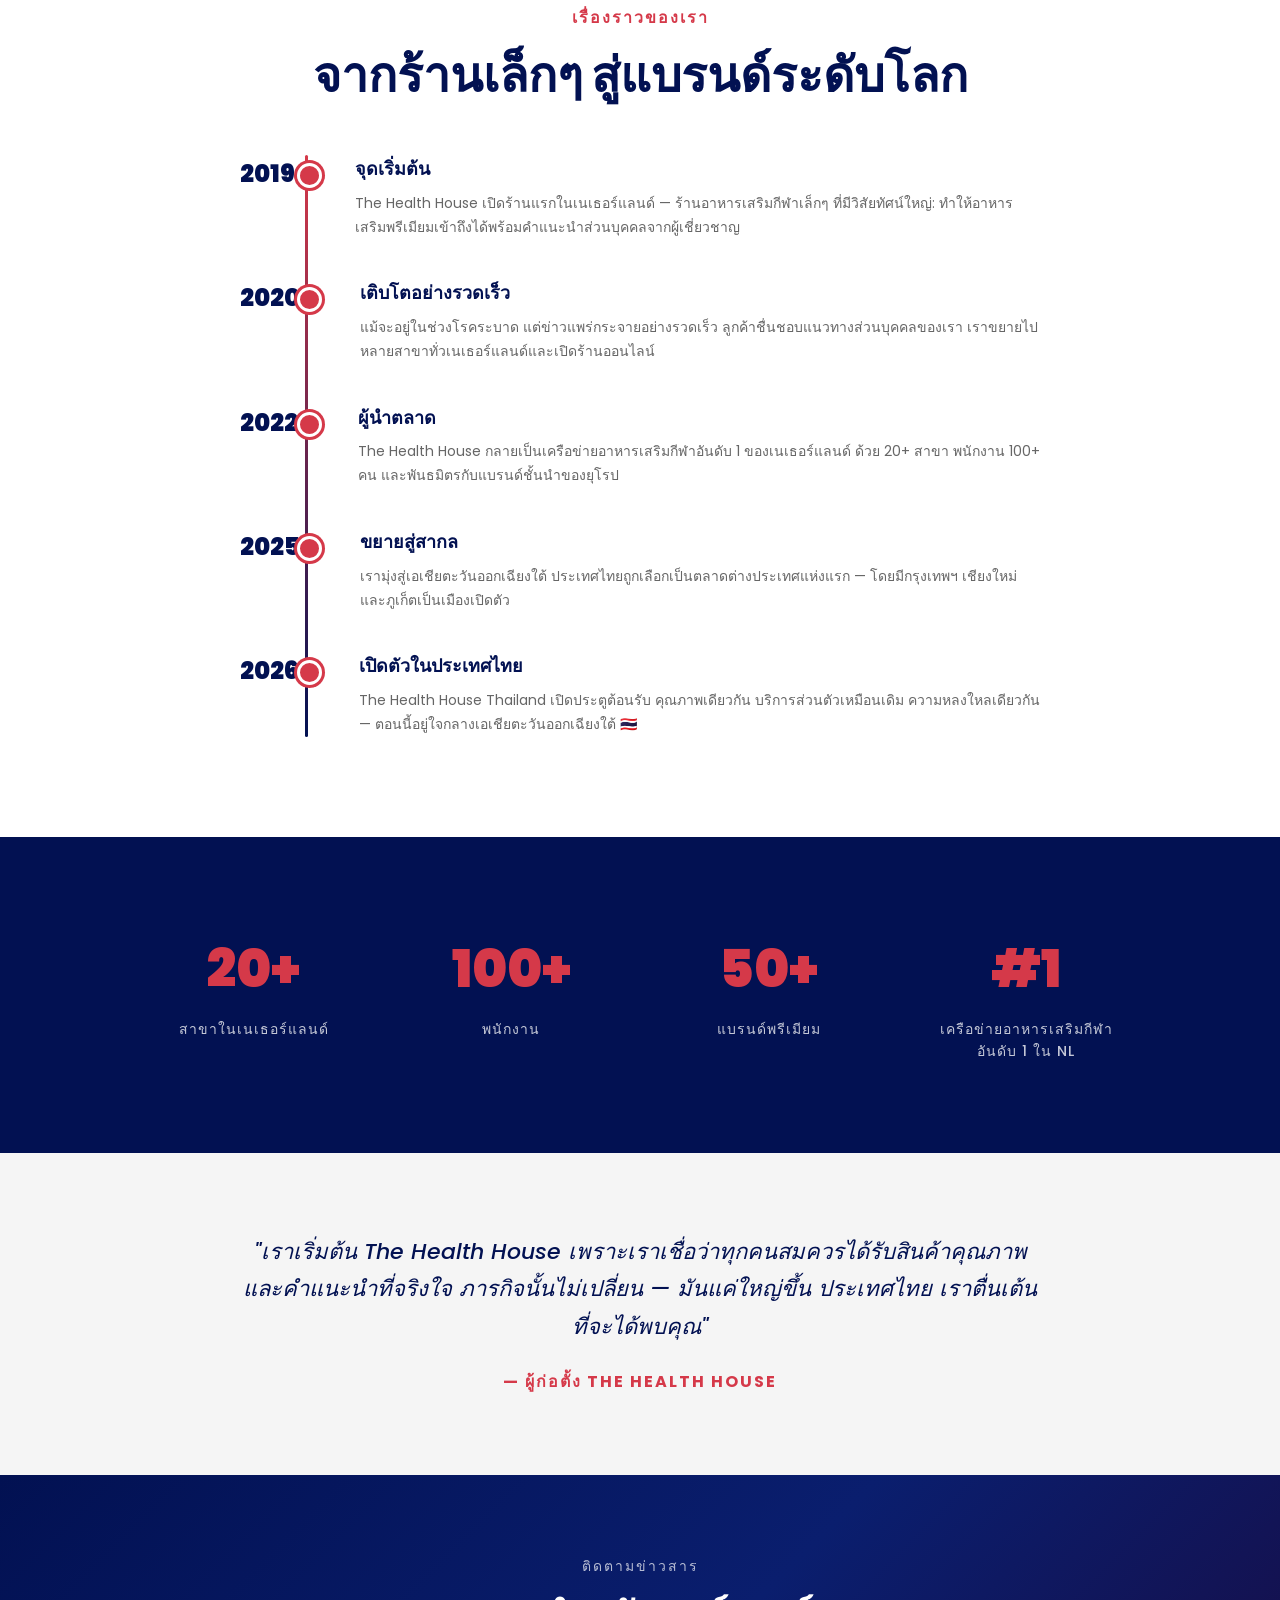
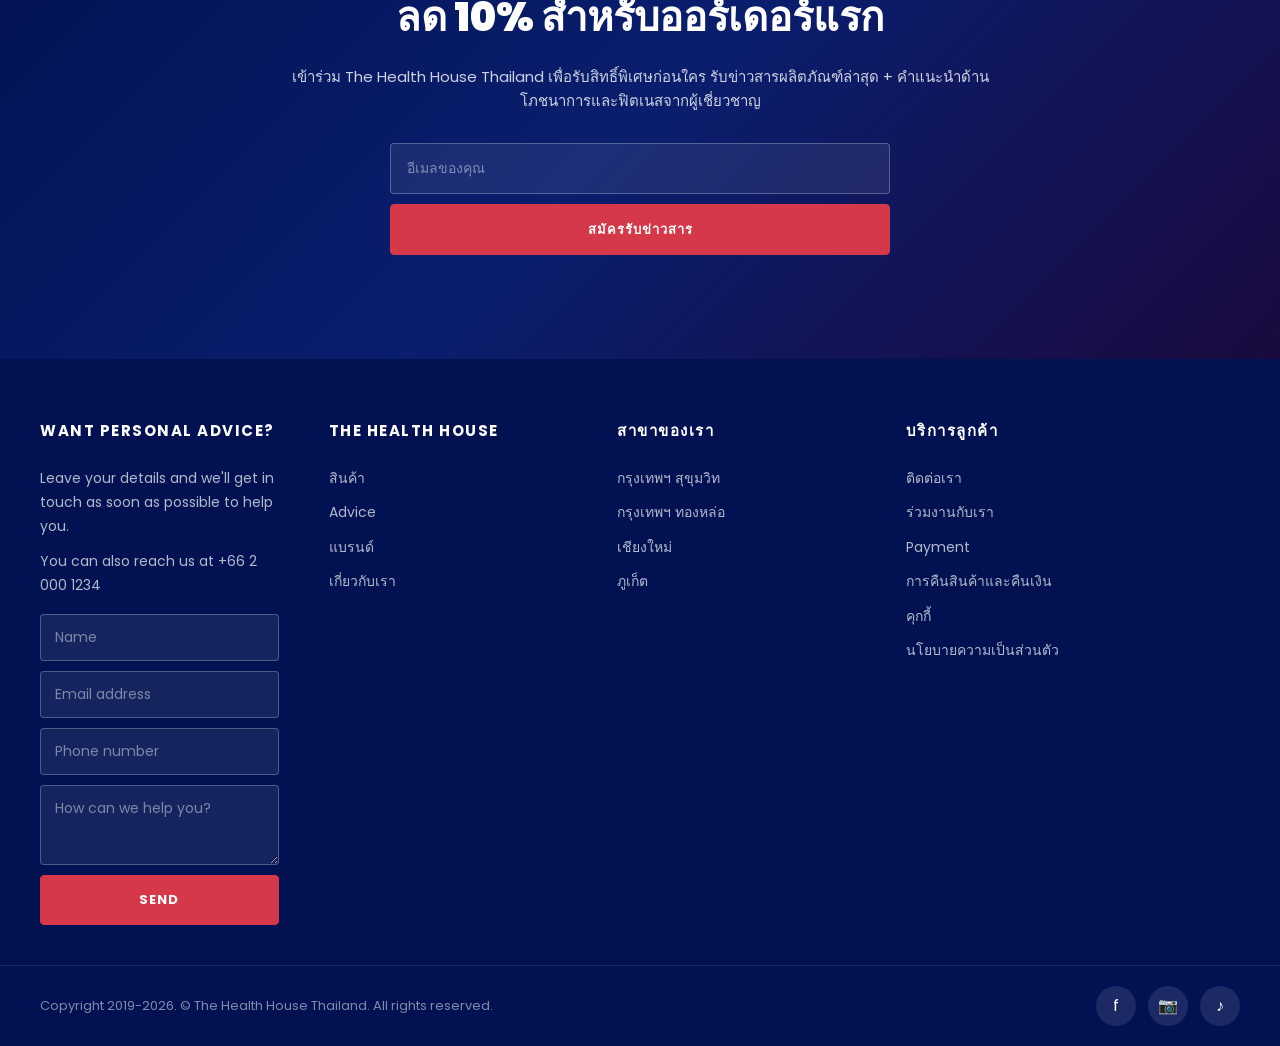
==== commit ed9c89ec: "Full SEO optimization: meta, OG, hreflang, sitemap, robots, JSON-LD" ====
--- a/about.html
+++ b/about.html
@@ -1,8 +1,38 @@
 <!DOCTYPE html>
-<html lang="en">
+<html lang="th">
 <head>
   <meta charset="UTF-8">
   <meta name="viewport" content="width=device-width, initial-scale=1.0">
+  <meta name="description" content="Learn about The Health House — from a small Dutch sports nutrition store to Thailand's newest destination for premium supplements and personal advice.">
+  <meta name="robots" content="index, follow">
+  <link rel="canonical" href="https://www.thehealthhouse.asia/about.html">
+  
+  <!-- Open Graph -->
+  <meta property="og:type" content="website">
+  <meta property="og:title" content="About Us — The Health House Thailand">
+  <meta property="og:description" content="Learn about The Health House — from a small Dutch sports nutrition store to Thailand's newest destination for premium supplements and personal advice.">
+  <meta property="og:url" content="https://www.thehealthhouse.asia/about.html">
+  <meta property="og:site_name" content="The Health House Thailand">
+  <meta property="og:image" content="https://www.thehealthhouse.asia/assets/about-team.webp">
+  <meta property="og:locale" content="th_TH">
+  <meta property="og:locale:alternate" content="en_US">
+  <meta property="og:locale:alternate" content="nl_NL">
+  
+  <!-- Twitter Card -->
+  <meta name="twitter:card" content="summary_large_image">
+  <meta name="twitter:title" content="About Us — The Health House Thailand">
+  <meta name="twitter:description" content="Learn about The Health House — from a small Dutch sports nutrition store to Thailand's newest destination for premium supplements and personal advice.">
+  <meta name="twitter:image" content="https://www.thehealthhouse.asia/assets/about-team.webp">
+  
+  <!-- Hreflang -->
+  <link rel="alternate" hreflang="th" href="https://www.thehealthhouse.asia/about.html">
+  <link rel="alternate" hreflang="en" href="https://www.thehealthhouse.asia/about.html">
+  <link rel="alternate" hreflang="nl" href="https://www.thehealthhouse.asia/about.html">
+  <link rel="alternate" hreflang="x-default" href="https://www.thehealthhouse.asia/about.html">
+  
+  <!-- Favicon -->
+  <link rel="icon" type="image/svg+xml" href="assets/tth-logo.svg">
+  <link rel="apple-touch-icon" href="assets/tth-logo.svg">
   <title>About Us — The Health House Thailand</title>
   <link rel="stylesheet" href="styles.css">
 </head>
@@ -49,8 +79,24 @@
         <a href="index.html#locations" data-i18n="navLocations">VISIT A STORE</a>
         <a href="about.html" data-i18n="navAbout">ABOUT US</a>
       </nav>
+      <button class="hamburger" onclick="toggleMobileMenu()" aria-label="Menu">
+        <span></span><span></span><span></span>
+      </button>
     </div>
   </header>
+
+  <!-- Mobile Menu -->
+  <div class="mobile-overlay" onclick="toggleMobileMenu()"></div>
+  <div class="mobile-menu">
+    <a href="products.html" data-i18n="navProducts">PRODUCTS</a>
+    <a href="index.html#locations" data-i18n="navLocations">VISIT A STORE</a>
+    <a href="about.html" data-i18n="navAbout">ABOUT US</a>
+    <div class="mobile-lang">
+      <button onclick="setLang('en')" id="mob-btn-en">EN</button>
+      <button onclick="setLang('nl')" id="mob-btn-nl">NL</button>
+      <button onclick="setLang('th')" class="active" id="mob-btn-th">TH</button>
+    </div>
+  </div>
 
   <!-- ===== ABOUT HERO ===== -->
   <section class="about-hero">
--- a/styles.css
+++ b/styles.css
@@ -194,6 +194,89 @@
 }
 .header-nav a:hover::after { width: 100%; }
 
+/* ===== HAMBURGER MENU ===== */
+.hamburger {
+  display: none;
+  flex-direction: column;
+  gap: 5px;
+  background: none;
+  border: none;
+  cursor: pointer;
+  padding: 8px;
+  z-index: 1001;
+  margin-left: auto;
+}
+.hamburger span {
+  display: block;
+  width: 24px;
+  height: 2.5px;
+  background: var(--white);
+  border-radius: 2px;
+  transition: all 0.3s ease;
+}
+.hamburger.active span:nth-child(1) { transform: rotate(45deg) translate(5px, 5px); }
+.hamburger.active span:nth-child(2) { opacity: 0; }
+.hamburger.active span:nth-child(3) { transform: rotate(-45deg) translate(6px, -6px); }
+
+/* Mobile slide menu */
+.mobile-menu {
+  display: none;
+  position: fixed;
+  top: 0;
+  right: -100%;
+  width: 280px;
+  height: 100vh;
+  background: var(--navy);
+  z-index: 1000;
+  padding: 80px 30px 30px;
+  transition: right 0.3s ease;
+  box-shadow: -4px 0 20px rgba(0,0,0,0.3);
+}
+.mobile-menu.open { right: 0; }
+.mobile-menu a {
+  display: block;
+  color: var(--white);
+  font-size: 16px;
+  font-weight: 600;
+  text-transform: uppercase;
+  padding: 16px 0;
+  border-bottom: 1px solid rgba(255,255,255,0.1);
+  letter-spacing: 0.5px;
+}
+.mobile-menu a:hover { color: var(--red); }
+.mobile-menu .mobile-lang {
+  display: flex;
+  gap: 10px;
+  margin-top: 24px;
+  padding-top: 16px;
+}
+.mobile-menu .mobile-lang button {
+  background: rgba(255,255,255,0.1);
+  color: var(--white);
+  border: 1px solid rgba(255,255,255,0.2);
+  padding: 8px 16px;
+  border-radius: 4px;
+  font-family: 'Poppins', sans-serif;
+  font-size: 13px;
+  font-weight: 600;
+  cursor: pointer;
+}
+.mobile-menu .mobile-lang button.active {
+  background: var(--red);
+  border-color: var(--red);
+}
+.mobile-overlay {
+  display: none;
+  position: fixed;
+  top: 0;
+  left: 0;
+  width: 100%;
+  height: 100%;
+  background: rgba(0,0,0,0.5);
+  z-index: 999;
+}
+.mobile-overlay.open { display: block; }
+
 /* ===== HERO SECTION (exact match THH.nl) ===== */
 .page-hero {
   position: relative;
@@ -624,11 +707,12 @@
   padding: 0;
 }
 .footer-main {
-  padding: 60px 40px 40px;
+  padding: 0;
 }
 .footer-inner {
   max-width: 1400px;
   margin: 0 auto;
+  padding: 60px 40px 40px;
   display: grid;
   grid-template-columns: 1fr 1fr 1fr 1.4fr;
   gap: 50px;
@@ -671,6 +755,58 @@
 .footer-col ul li a:hover {
   color: var(--white);
   padding-left: 6px;
+}
+
+/* Contact form in footer */
+.footer-form {
+  display: flex;
+  flex-direction: column;
+  gap: 10px;
+  margin-top: 16px;
+}
+.footer-form input,
+.footer-form textarea {
+  width: 100%;
+  padding: 12px 14px;
+  border: 1px solid rgba(255,255,255,0.25);
+  background: rgba(255,255,255,0.08);
+  color: var(--white);
+  font-family: 'Poppins', sans-serif;
+  font-size: 14px;
+  border-radius: 4px;
+  outline: none;
+  box-sizing: border-box;
+  transition: border-color 0.3s;
+}
+.footer-form input:focus,
+.footer-form textarea:focus {
+  border-color: var(--red);
+}
+.footer-form input::placeholder,
+.footer-form textarea::placeholder {
+  color: rgba(255,255,255,0.45);
+}
+.footer-form textarea {
+  min-height: 80px;
+  resize: vertical;
+}
+.footer-form button {
+  width: 100%;
+  padding: 14px 24px;
+  background: var(--red);
+  color: var(--white);
+  border: 1px solid var(--red);
+  font-family: 'Poppins', sans-serif;
+  font-size: 13px;
+  font-weight: 700;
+  text-transform: uppercase;
+  letter-spacing: 1px;
+  cursor: pointer;
+  border-radius: 4px;
+  transition: background 0.3s;
+}
+.footer-form button:hover {
+  background: #c02d3d;
 }
 
 /* Newsletter in footer */
@@ -687,22 +823,23 @@
 }
 .newsletter-form {
   display: flex;
-  gap: 0;
+  flex-direction: column;
+  gap: 10px;
   margin-top: 16px;
   margin-bottom: 24px;
 }
 .newsletter-form input {
-  flex: 1;
+  width: 100%;
   padding: 14px 16px;
   border: 1px solid rgba(255,255,255,0.25);
-  border-right: none;
   background: rgba(255,255,255,0.08);
   color: var(--white);
   font-family: 'Poppins', sans-serif;
   font-size: 14px;
-  border-radius: 4px 0 0 4px;
+  border-radius: 4px;
   outline: none;
   transition: border-color 0.3s;
+  box-sizing: border-box;
 }
 .newsletter-form input:focus {
   border-color: var(--red);
@@ -711,6 +848,7 @@
   color: rgba(255,255,255,0.45);
 }
 .newsletter-form button {
+  width: 100%;
   padding: 14px 24px;
   background: var(--red);
   color: var(--white);
@@ -721,7 +859,7 @@
   text-transform: uppercase;
   letter-spacing: 1px;
   cursor: pointer;
-  border-radius: 0 4px 4px 0;
+  border-radius: 4px;
   transition: background 0.3s;
   white-space: nowrap;
 }
@@ -895,19 +1033,36 @@
 @media (max-width: 768px) {
   .product-grid { grid-template-columns: repeat(2, 1fr); }
   .categories-grid { grid-template-columns: 1fr; }
+  
+  /* Header mobile fixes */
   .header-nav { display: none; }
-  .info-bar { padding: 0 16px; }
+  .hamburger { display: flex; }
+  .mobile-menu { display: block; }
+  .info-bar { padding: 0 12px; height: auto; min-height: 48px; }
+  .info-bar-inner { flex-wrap: wrap; gap: 8px; padding: 8px 0; }
+  .info-bar-left { font-size: 11px; width: 100%; justify-content: center; text-align: center; }
+  .info-bar-right { width: 100%; justify-content: center; gap: 8px; }
+  .search-box { min-width: 140px; flex: 1; }
+  .search-box input { font-size: 12px; }
+  .lang-switcher { gap: 4px; }
+  .lang-switcher button { padding: 4px 8px; font-size: 11px; }
   .site-header { padding: 10px 16px; }
+  
+  /* Content */
   .section { padding: 40px 16px; }
   .hero-title { width: 85%; left: 16px; }
   .hero-title h1 { font-size: 36px; line-height: 42px; }
   .section-title { font-size: 32px; }
-  .footer-main { padding: 40px 20px 30px; }
-  .footer-inner { grid-template-columns: 1fr; gap: 30px; }
+  
+  /* Footer */
+  .footer-main { padding: 0; }
+  .footer-inner { grid-template-columns: 1fr; gap: 30px; padding: 40px 20px 30px; }
   .footer-newsletter { margin: 0; }
   .footer-bottom { padding: 16px 20px; }
   .footer-bottom-inner { flex-direction: column; gap: 12px; text-align: center; }
   .footer-legal { flex-wrap: wrap; justify-content: center; }
+  
+  /* About page */
   .about-hero h1 { font-size: 28px; }
   .about-hero-desc { font-size: 14px; }
   .about-promise-grid { grid-template-columns: 1fr; }
@@ -915,8 +1070,20 @@
   .timeline-item { flex-direction: column; gap: 8px; }
   .timeline-year { min-width: auto; text-align: left; }
   .about-stats-inner { grid-template-columns: repeat(2, 1fr); }
+  
+  /* Products page */
   .category-filter-inner { flex-wrap: wrap; justify-content: center; }
   .products-banner h1 { font-size: 24px; }
+}
+
+@media (max-width: 480px) {
+  .info-bar-right .search-box { display: none; }
+  .info-bar-right .icon-btn { display: none; }
+  .info-bar-left { font-size: 10px; }
+  .hero-title h1 { font-size: 28px; line-height: 34px; }
+  .hero-title .title-sub { font-size: 12px; }
+  .announcement-bar { font-size: 12px; padding: 8px 10px; }
+  .product-grid { grid-template-columns: repeat(2, 1fr); gap: 12px; }
 }
 
 /* ===== ABOUT PAGE HERO ===== */
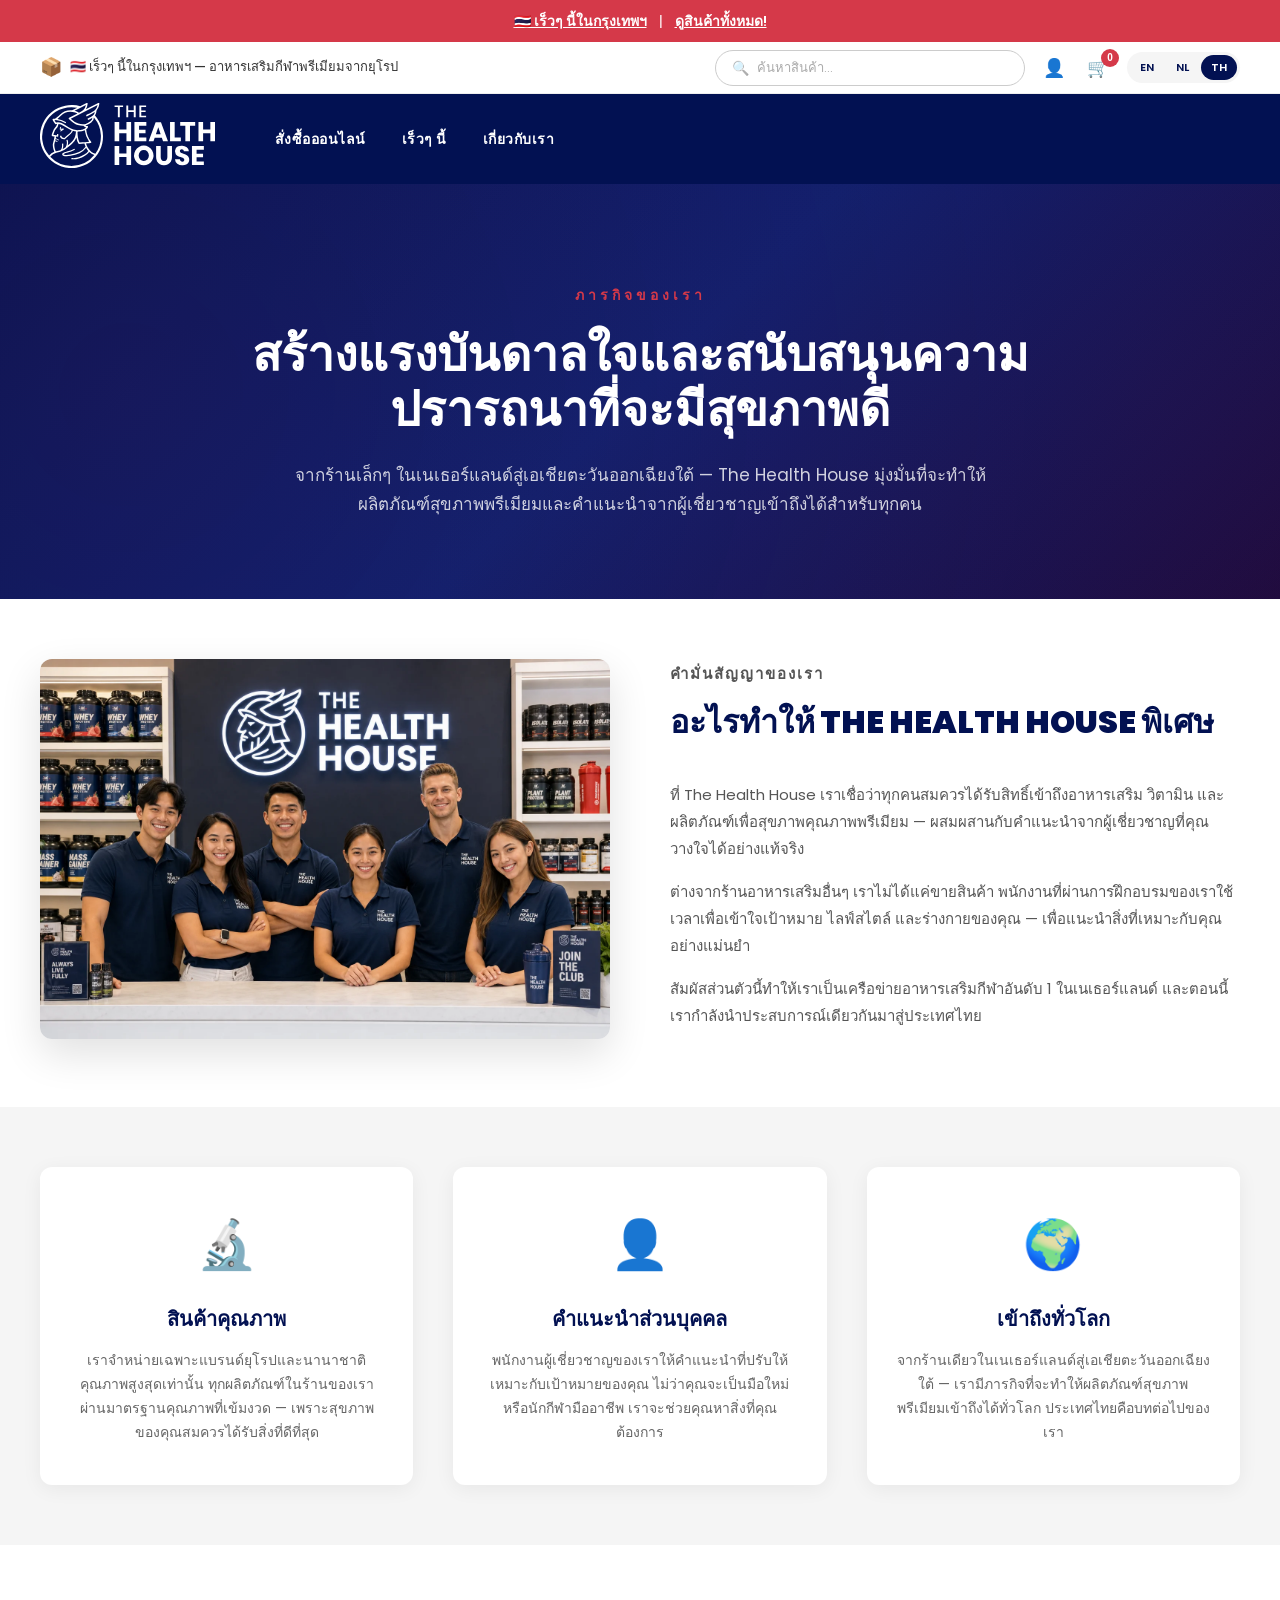
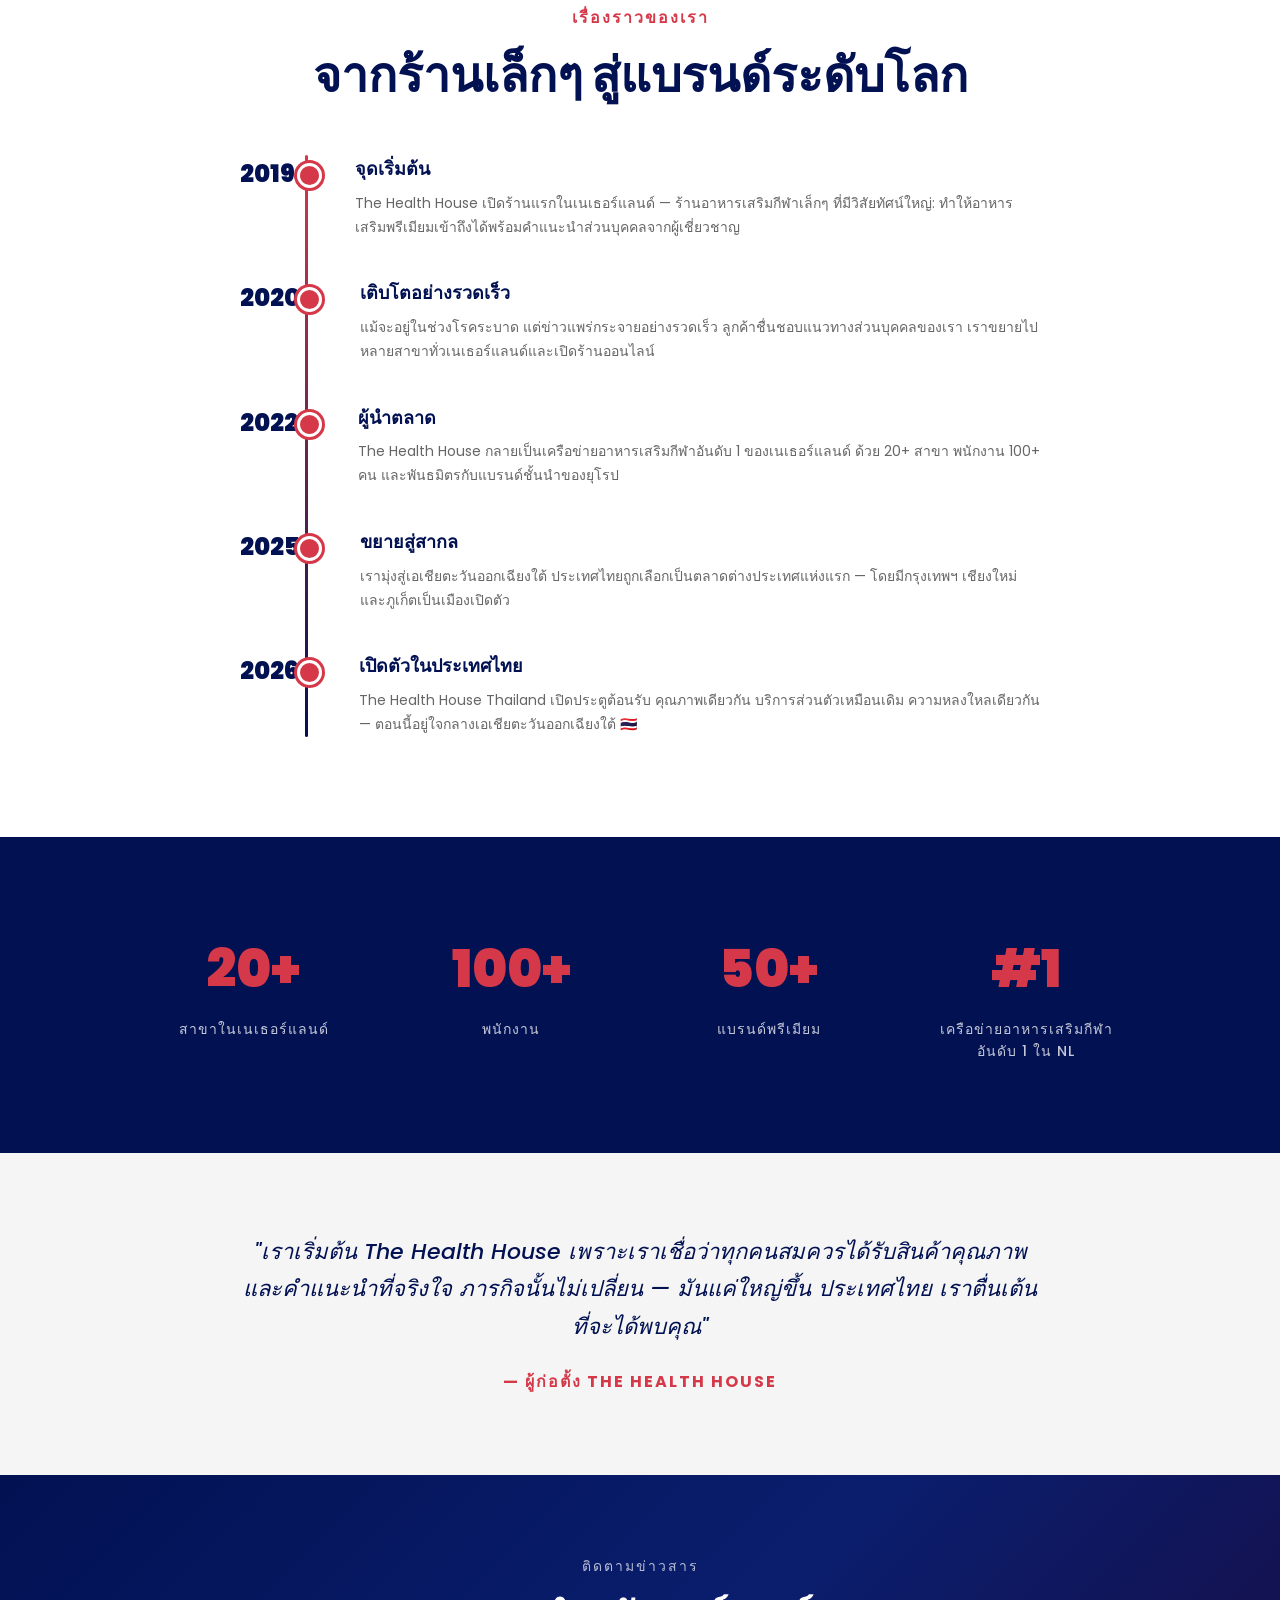
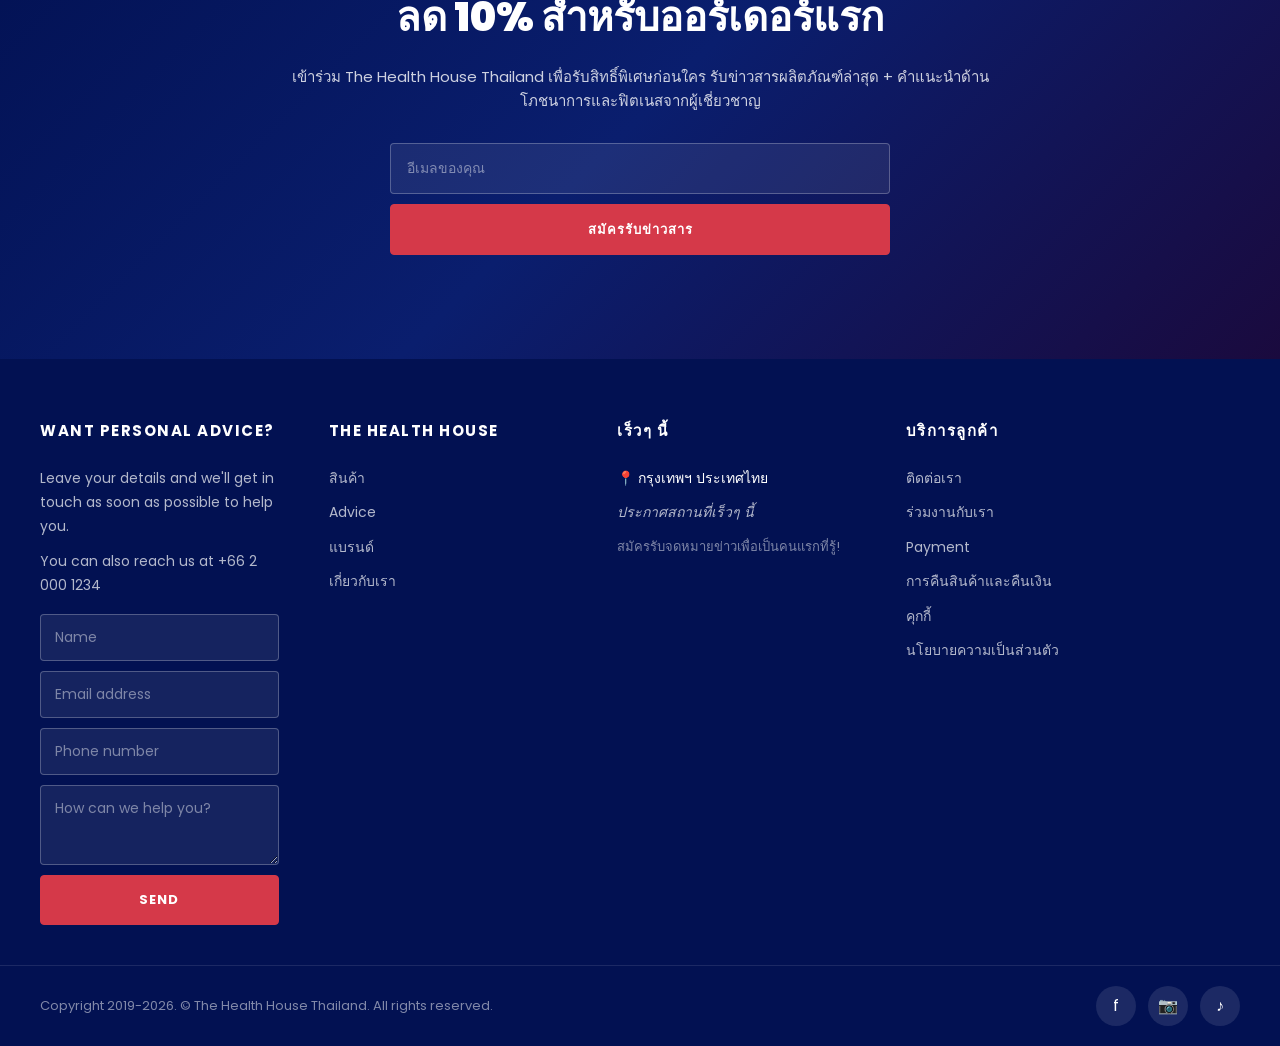
==== commit 69ce3bdf: "Update to pre-launch Bangkok: remove store locations, add Coming Soon messaging" ====
--- a/about.html
+++ b/about.html
@@ -40,7 +40,7 @@
 
   <!-- ===== LAYER 1: ANNOUNCEMENT BAR (RED) ===== -->
   <div class="announcement-bar">
-    <a href="#locations" data-i18n="annLink1">FIND A STORE</a>
+    <a href="index.html#about-us" data-i18n="annLink1">🇹🇭 COMING TO BANGKOK SOON</a>
     <span class="divider">|</span>
     <a href="products.html" data-i18n="annLink2">VIEW OUR PRODUCTS!</a>
   </div>
@@ -50,7 +50,7 @@
     <div class="info-bar-inner">
       <div class="info-bar-left">
         <span class="icon">📦</span>
-        <span data-i18n="shippingInfo">Free shipping – Order before 18:00, delivered within 2 days</span>
+        <span data-i18n="shippingInfo">🇹🇭 Coming soon to Bangkok — Premium European sports nutrition</span>
       </div>
       <div class="info-bar-right">
         <div class="search-box">
@@ -76,7 +76,7 @@
       </a>
       <nav class="header-nav">
         <a href="products.html" data-i18n="navProducts">PRODUCTS</a>
-        <a href="index.html#locations" data-i18n="navLocations">VISIT A STORE</a>
+        <a href="index.html#about-us" data-i18n="navLocations">COMING SOON</a>
         <a href="about.html" data-i18n="navAbout">ABOUT US</a>
       </nav>
       <button class="hamburger" onclick="toggleMobileMenu()" aria-label="Menu">
@@ -89,7 +89,7 @@
   <div class="mobile-overlay" onclick="toggleMobileMenu()"></div>
   <div class="mobile-menu">
     <a href="products.html" data-i18n="navProducts">PRODUCTS</a>
-    <a href="index.html#locations" data-i18n="navLocations">VISIT A STORE</a>
+    <a href="index.html#about-us" data-i18n="navLocations">COMING SOON</a>
     <a href="about.html" data-i18n="navAbout">ABOUT US</a>
     <div class="mobile-lang">
       <button onclick="setLang('en')" id="mob-btn-en">EN</button>
@@ -263,13 +263,12 @@
         </ul>
       </div>
       <div class="footer-col" id="locations">
-        <h3 data-i18n="footerLocTitle">Our Locations</h3>
+        <h3 data-i18n="footerLocTitle">Coming Soon</h3>
         <ul>
-          <li><a href="#" data-i18n="footerLoc1">Bangkok Sukhumvit</a></li>
-          <li><a href="#" data-i18n="footerLoc2">Bangkok Thonglor</a></li>
-          <li><a href="#" data-i18n="footerLoc3">Chiang Mai</a></li>
-          <li><a href="#" data-i18n="footerLoc4">Phuket</a></li>
+          <li><span data-i18n="footerLoc1">📍 Bangkok, Thailand</span></li>
+          <li><span data-i18n="footerLoc2" style="opacity: 0.7; font-style: italic;">Location announcement coming soon</span></li>
         </ul>
+        <p style="margin-top: 12px; font-size: 13px; opacity: 0.7;" data-i18n="footerLocNote">Sign up for our newsletter to be the first to know!</p>
       </div>
       <div class="footer-col">
         <h3 data-i18n="footerServiceTitle">Customer Service</h3>
--- a/styles.css
+++ b/styles.css
@@ -11,8 +11,8 @@
 }
 
 * { margin: 0; padding: 0; box-sizing: border-box; }
-html { scroll-behavior: smooth; }
-body { font-family: 'Poppins', sans-serif; color: var(--text-dark); line-height: 1.6; }
+html { scroll-behavior: smooth; overflow-x: hidden; }
+body { font-family: 'Poppins', sans-serif; color: var(--text-dark); line-height: 1.6; overflow-x: hidden; }
 a { text-decoration: none; color: inherit; }
 img { max-width: 100%; height: auto; }
 
@@ -281,7 +281,7 @@
 .page-hero {
   position: relative;
   background: var(--navy);
-  overflow: visible;
+  overflow: hidden;
   padding: 0;
 }
 /* Subtle background pattern overlay */
